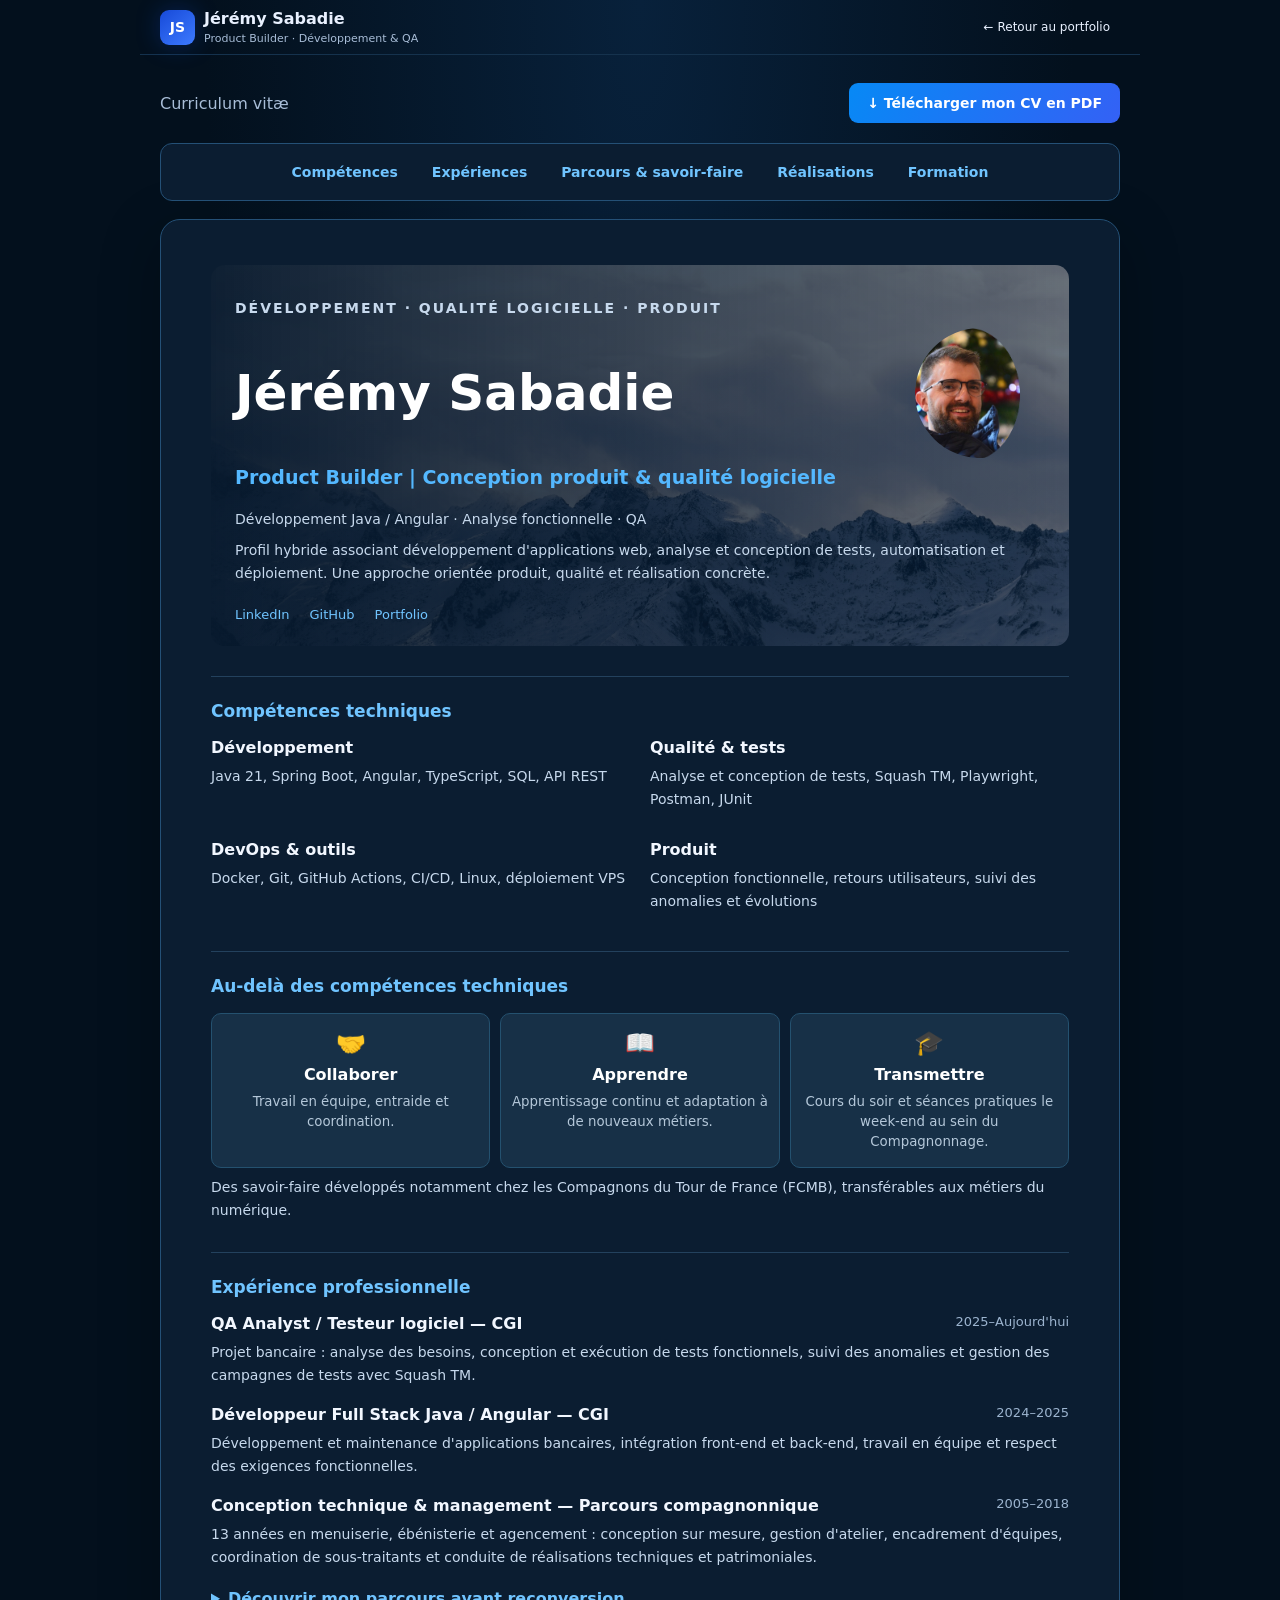
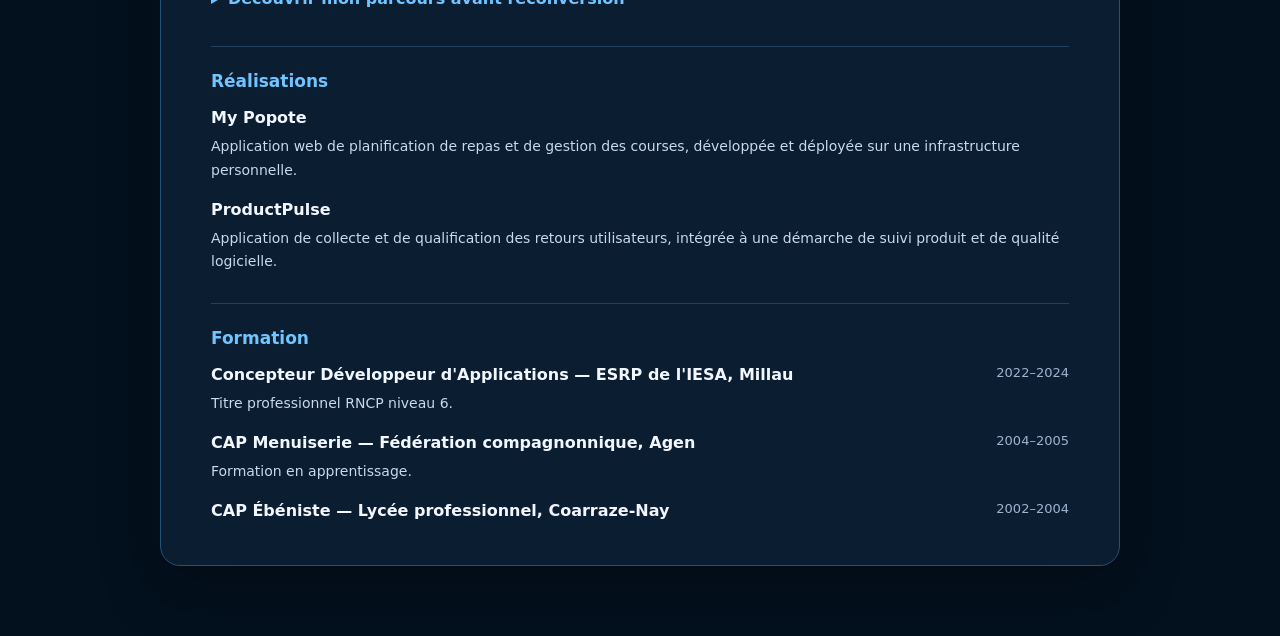
==== cv.html @ 8d1cd277 "feat: highlight teamwork learning and knowledge sharing in portfolio and CV" ====
<!doctype html>
<html lang="fr">
<head>
  <meta charset="utf-8">
  <meta name="viewport" content="width=device-width, initial-scale=1">
  <title>CV — Jérémy Sabadie</title>
  <link rel="stylesheet" href="style.css">
  <link rel="stylesheet" href="cv.css">
</head>
<body>
  <header class="top cv-top">
    <a class="identity" href="index.html">
      <b class="logo">JS</b>
      <span>
        <strong>Jérémy Sabadie</strong>
        <small>Product Builder · Développement & QA</small>
      </span>
    </a>
    <nav><a href="index.html">← Retour au portfolio</a></nav>
  </header>

  <main class="cv-container">
    <div class="cv-toolbar">
      <span>Curriculum vitæ</span>
      <a class="cv-download" href="assets/cv-jeremy-sabadie.pdf" download>
        ↓ Télécharger mon CV en PDF
      </a>
    </div>


      <nav class="cv-sommaire" aria-label="Sommaire du CV">
        <a href="#competences">Compétences</a>
        <a href="#experiences">Expériences</a>
        <a href="#compagnonnage">Parcours & savoir-faire</a>
        <a href="#realisations">Réalisations</a>
        <a href="#formation">Formation</a>
      </nav>

    <article class="cv-sheet">
      <section class="cv-intro">
        <p class="cv-eyebrow">Développement · Qualité logicielle · Produit</p>
        <div class="cv-heading">
          <h1>Jérémy Sabadie</h1>
          <img class="cv-photo" src="assets/photo-cv.png" alt="Portrait de Jérémy Sabadie">
        </div>
        <h2>Product Builder | Conception produit &amp; qualité logicielle</h2>
<p>Développement Java / Angular · Analyse fonctionnelle · QA</p>
        <p>
          Profil hybride associant développement d'applications web,
          analyse et conception de tests, automatisation et déploiement.
          Une approche orientée produit, qualité et réalisation concrète.
        </p>
        <div class="cv-links">
          <a href="https://www.linkedin.com/in/sabadie/">LinkedIn</a>
          <a href="https://github.com/Jeremy-Sabadie">GitHub</a>
          <a href="index.html">Portfolio</a>
        </div>
      </section>

      <section id="competences">
        <h3>Compétences techniques</h3>
        <div class="cv-grid">
          <div><strong>Développement</strong><p>Java 21, Spring Boot, Angular, TypeScript, SQL, API REST</p></div>
          <div><strong>Qualité & tests</strong><p>Analyse et conception de tests, Squash TM, Playwright, Postman, JUnit</p></div>
          <div><strong>DevOps & outils</strong><p>Docker, Git, GitHub Actions, CI/CD, Linux, déploiement VPS</p></div>
          <div><strong>Produit</strong><p>Conception fonctionnelle, retours utilisateurs, suivi des anomalies et évolutions</p></div>
        </div>
      </section>

      <section id="competences-transversales">
  <h3>Au-delà des compétences techniques</h3>
  <div class="cv-human-grid">
    <article class="cv-human-card">
      <span class="cv-human-icon">🤝</span>
      <strong>Collaborer</strong>
      <small>Travail en équipe, entraide et coordination.</small>
    </article>
    <article class="cv-human-card">
      <span class="cv-human-icon">📖</span>
      <strong>Apprendre</strong>
      <small>Apprentissage continu et adaptation à de nouveaux métiers.</small>
    </article>
    <article class="cv-human-card">
      <span class="cv-human-icon">🎓</span>
      <strong>Transmettre</strong>
      <small>Cours du soir et séances pratiques le week-end au sein du Compagnonnage.</small>
    </article>
  </div>
  <p class="cv-human-note">Des savoir-faire développés notamment chez les Compagnons du Tour de France (FCMB), transférables aux métiers du numérique.</p>
</section>

<section id="experiences">
        <h3>Expérience professionnelle</h3>

        <div class="cv-entry">
          <div class="cv-entry-head">
            <strong>QA Analyst / Testeur logiciel — CGI</strong>
            <span>2025–Aujourd'hui</span>
          </div>
          <p>Projet bancaire : analyse des besoins, conception et exécution de tests fonctionnels, suivi des anomalies et gestion des campagnes de tests avec Squash TM.</p>
        </div>

        <div class="cv-entry">
          <div class="cv-entry-head">
            <strong>Développeur Full Stack Java / Angular — CGI</strong>
            <span>2024–2025</span>
          </div>
          <p>Développement et maintenance d'applications bancaires, intégration front-end et back-end, travail en équipe et respect des exigences fonctionnelles.</p>
        </div>

        <div class="cv-entry" id="compagnonnage">
          <div class="cv-entry-head">
            <strong>Conception technique & management — Parcours compagnonnique</strong>
            <span>2005–2018</span>
          </div>
          <p>13 années en menuiserie, ébénisterie et agencement : conception sur mesure, gestion d'atelier, encadrement d'équipes, coordination de sous-traitants et conduite de réalisations techniques et patrimoniales.</p>

          <details class="cv-details">
            <summary>Découvrir mon parcours avant reconversion</summary>

            <p><strong>2014–2018 · Bordeaux — Chef d'équipe, dessinateur, assistant chargé d'affaires</strong></p>
            <p>Agencement et restauration du patrimoine. Conception AutoCAD/SketchUp, faisabilité technique, coordination des intervenants, approvisionnements et encadrement de 3 à 5 collaborateurs. Projets pour Thales et DCNS, ainsi que restauration de boiseries dans un château classé du Libournais.</p>

            <p><strong>2012–2014 · La Réunion — Menuiserie traditionnelle</strong></p>
            <p>Fabrication et pose d'ouvrages sur mesure.</p>

            <p><strong>2005–2012 · Tour de France compagnonnique</strong></p>
            <p>Pau, Grenoble, Avignon, Orléans, Limoges, Nantes et Paris. À Paris : dessinateur et chef d'atelier, projets pour Versailles, le Louvre et Vaux-le-Vicomte. Formation et accompagnement d'apprentis.</p>
          </details>
        </div>
      </section>

      <section id="realisations">
        <h3>Réalisations</h3>
        <div class="cv-entry">
          <strong>My Popote</strong>
          <p>Application web de planification de repas et de gestion des courses, développée et déployée sur une infrastructure personnelle.</p>
        </div>
        <div class="cv-entry">
          <strong>ProductPulse</strong>
          <p>Application de collecte et de qualification des retours utilisateurs, intégrée à une démarche de suivi produit et de qualité logicielle.</p>
        </div>
      </section>

      <section id="formation">
        <h3>Formation</h3>
        <div class="cv-entry">
          <div class="cv-entry-head">
            <strong>Concepteur Développeur d'Applications — ESRP de l'IESA, Millau</strong>
            <span>2022–2024</span>
          </div>
          <p>Titre professionnel RNCP niveau 6.</p>
        </div>
        <div class="cv-entry">
          <div class="cv-entry-head">
            <strong>CAP Menuiserie — Fédération compagnonnique, Agen</strong>
            <span>2004–2005</span>
          </div>
          <p>Formation en apprentissage.</p>
        </div>
        <div class="cv-entry">
          <div class="cv-entry-head">
            <strong>CAP Ébéniste — Lycée professionnel, Coarraze-Nay</strong>
            <span>2002–2004</span>
          </div>
        </div>
      </section>
    </article>
  </main>
</body>
</html>
---- style.css ----
:root {
  font-family: Inter, system-ui, -apple-system, 'Segoe UI', sans-serif;
  color: #e9f1ff;
  background: #03101d;
  scroll-behavior: smooth;
}

* { box-sizing: border-box; }

body {
  margin: 0;
  background: radial-gradient(ellipse at 50% 0, #08213b 0, #03101d 48%);
  min-height: 100vh;
}

a { color: inherit; text-decoration: none; }
button { font: inherit; }

main, .top, footer {
  max-width: 1440px;
  margin: auto;
}

.top {
  display: flex;
  align-items: center;
  justify-content: space-between;
  gap: 22px;
  padding: 20px 28px;
  border-bottom: 1px solid #15324d;
}

.identity { display: flex; gap: 15px; align-items: center; }

.logo {
  display: grid;
  place-items: center;
  background: linear-gradient(140deg, #174ad8, #3d7aff);
  box-shadow: 0 0 24px #1351f144;
  border-radius: 9px;
  width: 48px;
  height: 48px;
  font-size: 19px;
  color: #fff;
}

.identity span { display: grid; gap: 4px; }
.identity small { color: #a8bdd7; font-size: 14px; }
.top nav { display: flex; gap: 10px; }

.top nav a {
  font-size: 14px;
  padding: 12px 17px;
  border-radius: 9px;
}

.top nav a:hover, .top nav .active {
  color: #45bfff;
  background: #08213b;
  border: 1px solid #10486f;
}

.theme {
  background: #09213a;
  border: 1px solid #1a466a;
  color: #d5e7fa;
  border-radius: 50%;
  height: 42px;
  width: 42px;
  cursor: pointer;
}

main { padding: 14px 20px 0; }

.hero {
  position: relative;
  overflow: hidden;
  min-height: 300px;
  border: 1px solid #174a73;
  border-radius: 22px;
  padding: 38px 38px 26px;
  display: flex;
  align-items: center;
  justify-content: space-between;
  gap: 20px;
  background:
    linear-gradient(90deg, #061b30 0%, #08243b 38%, #09253b99 70%),
    radial-gradient(ellipse at 85% 20%, #416b91, #061426 65%);
}

.hero::before {
  content: '';
  position: absolute;
  inset: 0;
  background:
    linear-gradient(0deg, #041324cc, transparent 50%),
    linear-gradient(155deg, transparent 45%, #1d3d5d 46%, #0d263d 52%, transparent 53%),
    linear-gradient(145deg, transparent 55%, #375e7c 56%, #122f47 65%, transparent 66%);
  opacity: .75;
  pointer-events: none;
}

.hero-copy, .hero blockquote { position: relative; z-index: 1; }
.hero-copy { max-width: 650px; }

.hero h1 {
  font-size: clamp(28px, 3vw, 45px);
  line-height: 1.2;
  margin: 0 0 15px;
  letter-spacing: -1px;
}

.hero em { font-style: normal; color: #73baff; }

.hero p {
  font-size: 17px;
  line-height: 1.5;
  color: #bed1e6;
  max-width: 570px;
}

.hero blockquote {
  border: 1px solid #2166a1;
  background: #061b32d9;
  padding: 24px;
  border-radius: 12px;
  max-width: 350px;
  font-size: 16px;
  line-height: 1.6;
  margin: 80px 0 0;
  color: #cce4ff;
}

.chips {
  display: flex;
  flex-wrap: wrap;
  gap: 8px;
  margin-top: 18px;
}

.chips span {
  border: 1px solid #2b5374;
  background: #061a2dc9;
  border-radius: 22px;
  padding: 7px 11px;
  font-size: 12px;
  color: #d9eaff;
}

.panel {
  background: linear-gradient(140deg, #071c2d, #031525);
  border: 1px solid #124366;
  border-radius: 19px;
  padding: 20px;
  margin-top: 18px;
}

.section-head {
  display: flex;
  justify-content: space-between;
  align-items: center;
  gap: 20px;
  margin-bottom: 18px;
}

.section-head h2, .about h2 { margin: 0; font-size: 26px; }
.section-head p { color: #aabed5; margin: 8px 0; }

.symbol {
  display: inline-grid;
  place-items: center;
  width: 45px;
  height: 45px;
  background: #0a3154;
  border-radius: 12px;
  color: #67c6ff;
  margin-right: 10px;
}

.outline {
  border: 1px solid #168ce1;
  border-radius: 24px;
  padding: 12px 18px;
  color: #8fceff;
  font-size: 13px;
  white-space: nowrap;
}

.projects {
  display: grid;
  grid-template-columns: 1fr 1fr;
  gap: 18px;
}

.project {
  min-width: 0;
  background: linear-gradient(150deg, #071e32, #031323);
  border: 1px solid #174363;
  border-radius: 13px;
  padding: 20px;
}

.project-title { display: flex; align-items: center; gap: 17px; }
.project-icon { font-size: 42px; }
.project-title h3 { font-size: 21px; margin: 0 0 6px; }
.project-title p { margin: 0; color: #9fb8d1; }

.status {
  font-size: 11px;
  color: #6bf0a8;
  background: #083e31;
  border: 1px solid #1c7354;
  padding: 6px 10px;
  border-radius: 18px;
  margin-left: 8px;
  vertical-align: middle;
  white-space: nowrap;
}

.project-content {
  display: grid;
  grid-template-columns: 1.2fr .8fr;
  gap: 18px;
  align-items: center;
  margin: 22px 0;
}

.preview {
  border: 5px solid #244767;
  border-radius: 11px;
  height: 178px;
  background: #f0f5fc;
  color: #152943;
  overflow: hidden;
  box-shadow: 0 12px 25px #0007;
}

.fakebar {
  height: 16px;
  background: #e4e9f2;
  padding: 4px;
  display: flex;
  gap: 3px;
}

.fakebar i {
  width: 6px;
  height: 6px;
  border-radius: 50%;
  background: #9aaec8;
}

.fake-title { font-weight: 800; padding: 8px 10px; font-size: 12px; }
.fake-title span { font-size: 8px; float: right; color: #687e96; }

.food-grid {
  display: grid;
  grid-template-columns: repeat(3, 1fr);
  gap: 5px;
  padding: 5px;
}

.food-grid div {
  background: #fff;
  border: 1px solid #e2e7ee;
  border-radius: 5px;
  display: grid;
  text-align: center;
  font-size: 27px;
  padding: 8px 0;
}

.food-grid small { font-size: 8px; color: #586d84; }
.fake-line { background: #d4dce7; height: 7px; margin: 8px 10px; border-radius: 8px; }
.fake-line.short { width: 55%; }

.pulse { display: flex; background: #f5f7fc; }

.pulse aside {
  width: 33%;
  background: #152f65;
  color: white;
  padding: 12px 8px;
  font-size: 8px;
  line-height: 3;
}

.pulse aside hr { border: 0; border-top: 1px solid #456392; }
.pulse-main { flex: 1; padding: 12px 8px; font-size: 10px; }

.pulse-item {
  background: white;
  border: 1px solid #dce4f0;
  border-radius: 5px;
  margin-top: 10px;
  padding: 8px 5px;
  font-size: 8px;
}

.pulse-item span { float: right; color: #3980ad; }

.project-content ul {
  padding-left: 17px;
  margin: 0;
  color: #c7d9ed;
  line-height: 2.15;
  font-size: 13px;
}

.project .chips { margin: 14px 0; }
.actions { display: flex; flex-wrap: wrap; gap: 8px; }

.actions a, .disabled {
  padding: 12px 13px;
  border: 1px solid #456483;
  border-radius: 9px;
  font-size: 12px;
  white-space: nowrap;
}

.actions a.primary {
  background: linear-gradient(120deg, #0789f5, #3461f5);
  border-color: #1685f5;
  color: white;
  box-shadow: 0 0 16px #1375f477;
}

.disabled { opacity: .5; }

.services {
  display: grid;
  grid-template-columns: repeat(7, 1fr);
  gap: 12px;
}

.services > div {
  min-width: 0;
  border: 1px solid #1d5273;
  border-radius: 12px;
  background: #061b2e;
  min-height: 135px;
  display: flex;
  flex-direction: column;
  align-items: center;
  justify-content: center;
  gap: 7px;
  position: relative;
  text-align: center;
  padding: 8px;
}

.services > div::after {
  content: '';
  width: 8px;
  height: 8px;
  background: #35eaa2;
  border-radius: 50%;
  position: absolute;
  right: 11px;
  top: 11px;
  box-shadow: 0 0 8px #35eaa2;
}

.services b { font-size: 32px; color: #6aabff; }
.services strong { font-size: 13px; }
.services small { color: #9db6d0; }

.system-grid {
  display: grid;
  grid-template-columns: 1.2fr .8fr;
  gap: 18px;
}

.system-grid .panel { margin-top: 18px; }
.system-grid h3 { margin: 0 0 14px; }
.note { color: #90a9c2; font-size: 12px; }

.metrics, .availability {
  display: grid;
  grid-template-columns: repeat(3, 1fr);
  gap: 10px;
}

.metrics > div, .availability > div {
  background: #071d30;
  border: 1px solid #174466;
  border-radius: 10px;
  padding: 18px 12px;
  display: flex;
  flex-direction: column;
  gap: 9px;
}

.metrics strong { font-size: 12px; color: #9bb8d2; }
.metrics span { font-size: 20px; font-weight: 700; }
.metrics i { height: 6px; border-radius: 6px; background: #183e59; }
.availability > div { text-align: center; align-items: center; }
.availability b { color: #55e5b4; font-size: 25px; }
.availability small { font-size: 11px; color: #b4c7d9; }

.about {
  display: grid;
  grid-template-columns: 1.1fr 1fr;
  gap: 30px;
  padding: 30px;
}

.about > div:first-child {
  padding-right: 30px;
  border-right: 1px solid #20506d;
}

.about h3 { font-size: 19px; }
.about p { line-height: 1.6; color: #b8cbe0; }
.method { display: grid; gap: 15px; }
.method > div { display: flex; gap: 15px; align-items: center; }

.method b {
  background: #0d3452;
  color: #5cbcff;
  display: grid;
  place-items: center;
  min-width: 46px;
  height: 46px;
  border-radius: 50%;
  font-size: 23px;
}

.method p { display: grid; gap: 5px; margin: 0; }
.method strong { color: #f2f7ff; }
.method small { color: #9fb5cd; line-height: 1.5; }

footer {
  padding: 22px 28px;
  display: flex;
  align-items: center;
  gap: 16px;
  color: #dbeafa;
  border-top: 1px solid #1b405d;
  margin-top: 18px;
  font-size: 12px;
}

footer .logo { width: 40px; height: 40px; }
footer span { color: #8da7c1; }
footer a:first-of-type { margin-left: auto; }
body.light { filter: invert(.88) hue-rotate(170deg); }

/* Tablette */
@media (max-width: 1100px) {
  .projects { grid-template-columns: 1fr; }
  .services { grid-template-columns: repeat(4, 1fr); }
}

/* Mobile */
@media (max-width: 720px) {
  .top { padding: 14px; flex-wrap: wrap; }
  .top nav { order: 3; width: 100%; overflow: auto; }
  .top nav a { padding: 9px; }
  .hero { padding: 26px 20px; display: block; }
  .hero blockquote { margin: 24px 0 0; }
  .hero p { font-size: 15px; }
  .section-head { align-items: flex-start; flex-direction: column; }
  .projects, .system-grid, .about { grid-template-columns: 1fr; }
  .project-content { grid-template-columns: 1fr; }
  .preview { height: 210px; }
  .services { grid-template-columns: repeat(2, 1fr); }
  .about > div:first-child {
    border-right: 0;
    border-bottom: 1px solid #20506d;
    padding: 0 0 22px;
  }
  footer { flex-wrap: wrap; }
  .section-head h2 { font-size: 23px; }
}

/* =====================================================
   DASHBOARD COMPACT — ÉCRANS PC
   Seuil corrigé pour les écrans dès 1101px
   ===================================================== */

@media (min-width: 1101px) {
  .top {
    max-width: 1600px;
    padding: 9px 20px;
    gap: 12px;
  }

  .top .logo {
    width: 35px;
    height: 35px;
    font-size: 14px;
  }

  .identity { gap: 9px; }
  .identity small { font-size: 11px; }
  .top nav a { padding: 7px 10px; font-size: 12px; }
  .theme { width: 32px; height: 32px; }

  main {
    max-width: 1600px;
    padding: 9px 15px 0;
    display: grid;
    grid-template-columns: minmax(0, 1fr) minmax(0, .95fr);
    gap: 9px;
    align-items: stretch;
  }

  main > * { min-width: 0; }

  .hero {
    grid-column: 1 / -1;
    min-height: 0;
    padding: 12px 20px;
    border-radius: 13px;
    gap: 12px;
  }

  .hero-copy { max-width: 1100px; }

  .hero h1 {
    font-size: clamp(19px, 1.7vw, 28px);
    line-height: 1.14;
    margin: 0 0 4px;
    letter-spacing: -.3px;
  }

  .hero p {
    font-size: 11px;
    line-height: 1.35;
    margin: 4px 0;
    max-width: none;
  }

  .hero blockquote {
    margin: 0;
    padding: 9px 12px;
    max-width: 285px;
    font-size: 11px;
    line-height: 1.4;
  }

  .chips { gap: 5px; margin-top: 7px; }
  .chips span { padding: 4px 8px; font-size: 10px; }

  .panel {
    margin: 0;
    padding: 10px 13px;
    border-radius: 13px;
  }

  .section-head { gap: 9px; margin-bottom: 8px; }
  .section-head h2, .about h2 { font-size: 17px; }
  .section-head p { font-size: 10px; margin: 3px 0; }

  .symbol {
    width: 27px;
    height: 27px;
    border-radius: 7px;
    margin-right: 5px;
  }

  .outline { padding: 6px 10px; font-size: 10px; }

  /* Projets côte à côte */
  #projets { grid-column: 1 / -1; }

  .projects {
    grid-template-columns: repeat(2, minmax(0, 1fr));
    gap: 9px;
  }

  .project { padding: 10px; border-radius: 10px; }
  .project-title { gap: 8px; }
  .project-icon { font-size: 23px; }
  .project-title h3 { font-size: 15px; margin-bottom: 2px; }
  .project-title p { font-size: 10px; }

  .status {
    font-size: 9px;
    padding: 3px 6px;
    margin-left: 3px;
  }

  .project-content {
    gap: 10px;
    margin: 9px 0;
    grid-template-columns: 1.1fr .9fr;
  }

  .preview { height: 112px; border-width: 3px; }

  .project-content ul {
    font-size: 10px;
    line-height: 1.7;
    padding-left: 15px;
  }

  .project .chips { margin: 7px 0; }
  .actions { gap: 5px; }

  .actions a, .disabled {
    padding: 6px 8px;
    font-size: 10px;
    border-radius: 7px;
  }

  /* Infrastructure */
  #infra { grid-column: 1 / -1; }

  .services {
    grid-template-columns: repeat(4, minmax(0, 1fr));
    gap: 5px;
  }

  .services > div {
    min-height: 61px;
    gap: 2px;
    padding: 4px;
    border-radius: 8px;
  }

  .services > div::after {
    width: 5px;
    height: 5px;
    top: 5px;
    right: 5px;
  }

  .services b { font-size: 17px; }
  .services strong { font-size: 10px; }
  .services small { font-size: 9px; }

  /* Supervision */
  .system-grid {
    grid-template-columns: repeat(2, minmax(0, 1fr));
    gap: 8px;
  }

  .system-grid .panel { margin: 0; padding: 10px; }
  .system-grid h3 { font-size: 12px; margin: 0 0 6px; }
  .note { font-size: 9px; margin: 4px 0; }

  .metrics, .availability {
    grid-template-columns: 1fr;
    gap: 4px;
  }

  .metrics > div, .availability > div {
    padding: 5px 8px;
    gap: 2px;
    border-radius: 7px;
  }

  .metrics strong, .availability small { font-size: 9px; }
  .metrics span, .availability b { font-size: 14px; }
  .metrics i { height: 3px; }

  /* Expérience et démarche */
  #apropos {
    grid-column: 1 / -1;
    padding: 10px 14px;
    gap: 14px;
    grid-template-columns: 1fr 1fr;
  }

  .about > div:first-child { padding-right: 12px; }
  .about h3 { font-size: 13px; margin: 5px 0; }

  .about p {
    font-size: 10px;
    line-height: 1.35;
    margin: 4px 0;
  }

  .method {
    grid-template-columns: repeat(2, minmax(0, 1fr));
    gap: 6px;
  }

  .method > div { gap: 6px; }

  .method b {
    min-width: 25px;
    height: 25px;
    font-size: 13px;
  }

  .method strong { font-size: 10px; }
  .method small { font-size: 9px; line-height: 1.2; }

  footer {
    max-width: 1600px;
    margin-top: 7px;
    padding: 7px 15px;
  }

  footer .logo { width: 26px; height: 26px; }
}

/* =====================================================
   INFRASTRUCTURE PERSONNELLE REPLIABLE
   ===================================================== */

.infra-details {
  min-width: 0;
  margin-top: 18px;
}

.infra-toggle {
  display: flex;
  align-items: center;
  gap: 14px;
  width: 100%;
  padding: 17px 22px;
  border: 1px solid #21445f;
  border-radius: 16px;
  background: linear-gradient(140deg, #0c2234, #061b2d);
  color: #f2f7fc;
  cursor: pointer;
  list-style: none;
  transition: border-color .2s, background .2s;
}

.infra-toggle::-webkit-details-marker {
  display: none;
}

.infra-toggle::marker {
  content: "";
}

.infra-toggle:hover,
.infra-toggle:focus-visible {
  border-color: #3699df;
  background: #102b42;
}

.infra-toggle:focus-visible {
  outline: 2px solid #3699df;
  outline-offset: 3px;
}

.infra-toggle-label {
  font-weight: 700;
  font-size: 1rem;
}

.infra-toggle-hint {
  margin-left: auto;
  color: #94b5cf;
  font-size: .86rem;
}

.infra-toggle-chevron {
  font-size: 1.5rem;
  line-height: 1;
  transition: transform .2s;
}

.infra-details[open] .infra-toggle-chevron {
  transform: rotate(180deg);
}

.infra-details[open] > .panel {
  margin-top: 14px;
}

.infra-details[open] > .system-grid {
  margin-top: 14px;
}

/* Version compacte sur PC */
@media (min-width: 1101px) {
  .infra-details {
    grid-column: 1 / -1;
    margin-top: 0;
  }

  .infra-toggle {
    padding: 9px 14px;
    border-radius: 12px;
    gap: 10px;
  }

  .infra-toggle-label {
    font-size: 12px;
  }

  .infra-toggle-hint {
    font-size: 10px;
  }

  .infra-toggle-chevron {
    font-size: 18px;
  }

  .infra-details[open] > .panel {
    margin-top: 9px;
  }

  .infra-details[open] > .system-grid {
    margin-top: 9px;
  }
}

/* Adaptation mobile */
@media (max-width: 720px) {
  .infra-toggle {
    padding: 14px 16px;
    flex-wrap: wrap;
    gap: 6px 12px;
  }

  .infra-toggle-hint {
    order: 3;
    width: 100%;
    margin-left: 0;
  }

  .infra-toggle-chevron {
    margin-left: auto;
  }
}

/* ============================================
   CORRECTIF LISIBILITÉ — PORTFOLIO PC
   ============================================ */

@media (min-width: 1101px) {

  /* Titres des sections */
  .section-head h2,
  .about h2 {
    font-size: 21px;
  }

  /* Présentation principale */
  .hero h1 {
    font-size: clamp(25px, 2.2vw, 34px);
    line-height: 1.2;
  }

  .hero p {
    font-size: 14px;
    line-height: 1.5;
  }

  .hero blockquote {
    font-size: 13px;
    line-height: 1.5;
  }

  /* Cartes My Popote et ProductPulse */
  .project-title h3 {
    font-size: 18px;
  }

  .project-title p {
    font-size: 13px;
  }

  .project-content ul {
    font-size: 13px;
    line-height: 1.8;
  }

  .project .chips span {
    font-size: 12px;
    padding: 5px 9px;
  }

  .actions a,
  .disabled {
    font-size: 12px;
    padding: 9px 12px;
  }

  /* Section À propos */
  .about h3 {
    font-size: 17px;
  }

  .about p {
    font-size: 13px;
    line-height: 1.55;
    margin: 8px 0;
  }

  /* Compétences et politique IA */
  .method {
    gap: 14px;
  }

  .method strong {
    font-size: 14px;
  }

  .method small {
    font-size: 12px;
    line-height: 1.5;
  }

  .method b {
    min-width: 34px;
    height: 34px;
    font-size: 17px;
  }

  /* Infrastructure repliable */
  .infra-toggle-label {
    font-size: 14px;
  }

  .infra-toggle-hint {
    font-size: 12px;
  }

  /* Espacement général */
  main {
    gap: 14px;
  }

  .panel {
    padding: 16px 18px;
  }

  .project {
    padding: 14px;
  }

  #apropos {
    padding: 18px 20px;
    gap: 22px;
  }

}


/* =====================================
   BOUTON ET POPUP — POLITIQUE IA
   ===================================== */

.ai-policy-link {
    display: inline-flex;
    align-items: center;
    margin: 12px 0;
    padding: 10px 16px;
    border: 1px solid #3289ce;
    border-radius: 10px;
    background: rgba(20, 94, 160, 0.18);
    color: #8fd0ff;
    font: inherit;
    font-size: 14px;
    font-weight: 600;
    cursor: pointer;
    transition: background .2s, border-color .2s;
}

.ai-policy-link:hover {
    background: rgba(30, 118, 195, 0.3);
    border-color: #80ceff;
}

.ai-policy-link:focus-visible {
    outline: 2px solid #8fd0ff;
    outline-offset: 3px;
}

/* Fenêtre modale */

.ai-modal {
    width: min(620px, calc(100% - 32px));
    max-height: 85vh;
    margin: auto;
    padding: 28px;
    border: 1px solid #4a9ce8;
    border-radius: 18px;
    background: #102338;
    color: #d7e8f7;
    box-shadow: 0 24px 80px rgba(0, 0, 0, .55);
    overflow-y: auto;
}

.ai-modal::backdrop {
    background: rgba(2, 10, 22, .82);
    backdrop-filter: blur(5px);
}

.ai-modal-header {
    display: flex;
    justify-content: space-between;
    align-items: flex-start;
    gap: 16px;
}

.ai-modal-header h2 {
    margin: 0;
    font-size: 22px;
    line-height: 1.3;
    color: #fff;
}

.ai-modal-close {
    flex-shrink: 0;
    padding: 7px 11px;
    border: 1px solid #345b7a;
    border-radius: 9px;
    background: #172f49;
    color: #fff;
    cursor: pointer;
}

.ai-modal-subtitle {
    margin: 12px 0 20px;
    color: #7fc8ff;
    font-size: 13px;
}

.ai-modal-text {
    margin: 0;
    font-size: 15px;
    line-height: 1.8;
}

.ai-modal-footer {
    display: flex;
    justify-content: flex-end;
    margin-top: 26px;
}

.ai-modal-dismiss {
    padding: 10px 22px;
    border: 0;
    border-radius: 9px;
    background: #2879ed;
    color: white;
    font: inherit;
    cursor: pointer;
}

.ai-modal-close:hover,
.ai-modal-dismiss:hover {
    filter: brightness(1.2);
}

@media (max-width: 600px) {
    .ai-modal {
        padding: 20px;
    }

    .ai-modal-header h2 {
        font-size: 19px;
    }

    .ai-modal-text {
        font-size: 14px;
    }
}

/* Pyrénées — bandeau supérieur du portfolio */
body:not(:has(.cv-container)) > .top {
  background:
    linear-gradient(90deg, rgba(5, 20, 38, .95), rgba(5, 20, 38, .65)),
    url("assets/pyrenees.jpg") center 45% / cover no-repeat;
}

/* Pyrénées — photographie dans l'accueil du portfolio */
/* Le bandeau conserve sa photographie définie plus haut. */

.hero {
  background:
    linear-gradient(
      90deg,
      rgba(5, 20, 38, .96) 0%,
      rgba(5, 20, 38, .85) 40%,
      rgba(5, 20, 38, .35) 100%
    ),
    url("assets/pyrenees.jpg") center 48% / cover no-repeat;
}

/* Supprime les anciens effets graphiques qui masquent la photo */
.hero::before {
  display: none;
}

/* Capture réelle MyDaily */
.mydaily-preview {
    overflow: hidden;
    padding: 0;
    aspect-ratio: 16 / 9;
}

.mydaily-preview img {
    display: block;
    width: 100%;
    height: 100%;
    object-fit: contain;
}

/* Technologies organisées par domaine */
.skills-groups {
    display: flex;
    flex-direction: column;
    gap: 10px;
    margin-top: 16px;
}

.skills-row {
    display: flex;
    align-items: center;
    gap: 12px;
}

.skills-row > strong {
    flex: 0 0 76px;
    color: #91bfe5;
    font-size: 12px;
    letter-spacing: .5px;
}

.skills-row .chips {
    display: flex;
    flex-wrap: wrap;
    gap: 8px;
    min-width: 0;
}

@media (max-width: 600px) {
    .skills-row {
        align-items: flex-start;
        flex-direction: column;
        gap: 6px;
    }

    .skills-row > strong {
        flex: none;
    }
}


/* Présentation compacte des compétences */
.hero .skills-groups {
    gap: 6px;
    margin-top: 10px;
}

.hero .skills-row {
    gap: 8px;
}

.hero .skills-row .chips {
    margin: 0;
    gap: 6px;
}

@media (max-width: 600px) {
    .hero .skills-row {
        gap: 3px;
    }

    .hero .skills-row > strong {
        margin: 0;
        line-height: 1.2;
    }

    .hero .skills-row .chips {
        gap: 5px;
    }
}

/* Responsive téléphone — mise en page sans débordement */
@media (max-width: 600px) {
    *, *::before, *::after {
        box-sizing: border-box;
    }

    html, body {
        width: 100%;
        margin: 0;
    }

    .top, main, footer {
        width: 100%;
        max-width: 100%;
        min-width: 0;
    }

    .top {
        display: flex;
        flex-wrap: wrap;
        gap: 12px;
        padding: 14px;
    }

    .top nav {
        order: 3;
        width: 100%;
        min-width: 0;
        display: flex;
        overflow-x: auto;
        gap: 8px;
    }

    .top nav a {
        flex-shrink: 0;
    }

    main > *, .panel, .hero, .hero-copy {
        min-width: 0;
        max-width: 100%;
    }

    .hero {
        display: flex;
        flex-direction: column;
        padding: 20px 16px;
        gap: 18px;
    }

    .hero h1 {
        font-size: clamp(24px, 7vw, 32px);
        line-height: 1.2;
        overflow-wrap: anywhere;
    }

    .hero-copy, .hero .skills-groups,
    .hero .skills-row .chips, .hero blockquote {
        width: 100%;
        min-width: 0;
        max-width: 100%;
    }

    .hero blockquote {
        margin: 0;
    }
}


/* FIX FINAL — affichage téléphone uniquement */
@media screen and (max-width: 720px) {
  html, body {
    width: 100%;
    max-width: 100%;
    margin: 0;
    overflow-x: clip;
  }

  *, *::before, *::after {
    box-sizing: border-box;
  }

  .top, main, footer {
    width: 100%;
    max-width: 100%;
    min-width: 0;
    margin-left: auto;
    margin-right: auto;
  }

  .top {
    display: flex;
    flex-wrap: wrap;
    padding: 12px;
  }

  .top nav {
    order: 3;
    width: 100%;
    max-width: 100%;
    overflow-x: auto;
  }

  .hero, .panel, #apropos {
    width: 100%;
    min-width: 0;
    max-width: 100%;
  }

  .hero {
    display: flex;
    flex-direction: column;
    padding: 18px 14px;
  }

  .hero-copy, .hero blockquote,
  .hero .skills-groups, .skills-row,
  .skills-row .chips {
    width: 100%;
    min-width: 0;
    max-width: 100%;
  }

  .hero h1 {
    font-size: clamp(23px, 6.5vw, 30px);
    overflow-wrap: anywhere;
  }

  .projects, .project, .project-content {
    min-width: 0;
    max-width: 100%;
  }

  .project-content {
    grid-template-columns: minmax(0, 1fr);
  }

  img {
    max-width: 100%;
  }
}

/* Compacter les badges DEV sur ordinateur */
@media (min-width: 1101px) {
    .hero .skills-row:first-child .chips {
        gap: 5px;
        flex-wrap: nowrap;
    }

    .hero .skills-row:first-child .chip {
        padding: 5px 8px;
        font-size: 12px;
        white-space: nowrap;
    }
}

/* Badges DEV : une ligne si l'espace est suffisant */
@media (min-width: 721px) {
    .hero .skills-row:first-child .chips {
        display: flex;
        flex-wrap: nowrap;
        gap: 5px;
        width: auto;
    }

    .hero .skills-row:first-child .chip {
        padding: 4px 7px;
        font-size: 12px;
        white-space: nowrap;
    }
}

/* Infrastructure & supervision : panneau unique */
.system-grid {
  grid-template-columns: minmax(0, 1fr);
}

.system-grid > .panel {
  min-width: 0;
}

.system-grid .availability {
  grid-template-columns: repeat(3, minmax(0, 1fr));
}

.system-grid .availability > div {
  min-width: 0;
  justify-content: center;
}

.system-grid .availability strong {
  font-size: 14px;
}

.system-grid .availability small {
  line-height: 1.5;
}

/* Adaptation mobile */
@media (max-width: 720px) {
  .system-grid .availability {
    grid-template-columns: 1fr;
  }
}


/* Compétences humaines — portfolio */
.human-skills {
  grid-column: 1 / -1;
  padding: 20px;
  background: #0b1c2b;
  border: 1px solid #24516f;
  border-radius: 14px;
}
.human-skills h3 {
  margin: 0 0 15px;
  color: #f0f7ff;
}
.human-skills-grid {
  display: grid;
  grid-template-columns: repeat(3, minmax(0, 1fr));
  gap: 12px;
}
.human-skills-grid article {
  display: flex;
  flex-direction: column;
  align-items: center;
  text-align: center;
  gap: 9px;
  padding: 18px 12px;
  background: #102a40;
  border: 1px solid #24516f;
  border-radius: 10px;
  min-width: 0;
}
.human-skills-grid .human-icon { font-size: 25px; }
.human-skills-grid strong { color: #fff; }
.human-skills-grid small {
  color: #b4c7d9;
  line-height: 1.5;
}
.human-skills > p {
  margin-bottom: 0;
  color: #b4c7d9;
  font-size: 12px;
}
@media (max-width: 720px) {
  .human-skills-grid { grid-template-columns: 1fr; }
  .human-skills { padding: 15px; }
}
---- cv.css ----
.cv-container { max-width: 1000px; padding: 28px 20px 70px; }
.cv-top { max-width: 1000px; }
.cv-toolbar { display: flex; justify-content: space-between; align-items: center; flex-wrap: wrap; gap: 15px; margin-bottom: 20px; color: #a8bdd7; }
.cv-download { background: linear-gradient(120deg,#0789f5,#3461f5); color: white; padding: 12px 18px; border-radius: 9px; font-size: 14px; font-weight: 600; }
.cv-sheet { background: #0b1d31; border: 1px solid #245076; border-radius: 20px; padding: 45px 50px; box-shadow: 0 18px 60px #0004; }
.cv-sheet section + section { margin-top: 30px; padding-top: 24px; border-top: 1px solid #23415d; }
.cv-intro h1 { font-size: clamp(34px,5vw,50px); margin: 5px 0; color: #fff; }
.cv-intro h2 { font-size: 19px; color: #54b8ff; margin: 8px 0 20px; }
.cv-eyebrow { color: #7cbfff; text-transform: uppercase; font-size: 11px; letter-spacing: 2px; font-weight: 700; }
.cv-sheet h3 { color: #70c4ff; font-size: 17px; margin: 0 0 17px; }
.cv-sheet p { color: #c7d9ed; line-height: 1.65; font-size: 14px; margin: 8px 0; }
.cv-links { display: flex; gap: 20px; flex-wrap: wrap; margin-top: 22px; }
.cv-links a { color: #70c4ff; font-size: 13px; }
.cv-grid { display: grid; grid-template-columns: repeat(2,minmax(0,1fr)); gap: 20px; }
.cv-grid strong, .cv-entry strong { color: #f2f7ff; }
.cv-entry + .cv-entry { margin-top: 18px; }
.cv-entry-head { display: flex; justify-content: space-between; gap: 15px; }
.cv-entry-head span { color: #9cb4cf; font-size: 13px; white-space: nowrap; }
@media(max-width:600px) {
  .cv-sheet { padding: 25px 20px; }
  .cv-grid { grid-template-columns: 1fr; }
  .cv-entry-head { flex-direction: column; gap: 4px; }
}
@media print {
  @page { size: A4; margin: 12mm; }
  :root { color: #182b40; background: white; }
  body { background: white; }
  .cv-top, .cv-toolbar { display: none; }
  .cv-container { max-width: none; padding: 0; }
  .cv-sheet { border: 0; border-radius: 0; box-shadow: none; padding: 0; background: white; }
  .cv-sheet h1, .cv-grid strong, .cv-entry strong { color: #182b40; }
  .cv-sheet h2, .cv-sheet h3, .cv-eyebrow, .cv-links a { color: #175c9a; }
  .cv-sheet p, .cv-entry-head span { color: #33465a; }
  .cv-sheet section + section { margin-top: 16px; padding-top: 12px; border-color: #dce5ed; }
  .cv-sheet section { break-inside: avoid; }
}

/* Photo du CV */
.cv-heading {
  display: flex;
  align-items: center;
  justify-content: space-between;
  gap: 24px;
}

.cv-photo {
  width: 130px;
  height: 130px;
  flex-shrink: 0;
  object-fit: cover;
  border-radius: 50%;
  border: 3px solid #348cff;
}

@media (max-width: 600px) {
  .cv-heading { gap: 12px; }
  .cv-photo { width: 85px; height: 85px; }
  .cv-heading h1 { font-size: 27px; }
}

/* Centrage du CV sur ordinateur */
.cv-container {
  width: 100%;
  margin-left: auto;
  margin-right: auto;
}

.cv-photo {
  border: none;
}

/* Corriger le décalage hérité du portfolio */
body > main.cv-container {
  display: block;
  width: 100%;
  max-width: 1000px;
  margin: 0 auto;
  padding: 28px 20px 70px;
}

@media print {
  @page { size: A4; margin: 8mm; }

  .cv-sheet {
    zoom: 0.82;
  }
}

/* Optimisation du CV PDF A4 */
@media print {
  @page { size: A4; margin: 6mm; }

  .cv-sheet { zoom: 0.72; }

  .cv-sheet section + section {
    margin-top: 9px;
    padding-top: 7px;
  }

  .cv-entry + .cv-entry { margin-top: 8px; }
  .cv-grid { gap: 8px 16px; }
  .cv-sheet p { line-height: 1.35; margin: 4px 0; }
  .cv-intro h2 { margin: 5px 0 8px; }
  .cv-links { margin-top: 8px; }
}

/* Parcours détaillé repliable */
.cv-details { margin-top: 12px; }
.cv-details summary {
  color: #70c4ff;
  font-weight: 600;
  cursor: pointer;
  padding: 8px 0;
}
.cv-details[open] { padding-bottom: 8px; }
.cv-details p { margin: 10px 0; }

@media print {
  .cv-details { display: none; }
}

/* Sommaire CV */
html { scroll-behavior: smooth; }

.cv-sommaire {
  position: sticky;
  top: 0;
  z-index: 20;
  display: flex;
  justify-content: center;
  flex-wrap: wrap;
  gap: 10px;
  padding: 12px;
  margin-bottom: 18px;
  background: #0b1d31;
  border: 1px solid #245076;
  border-radius: 12px;
}

.cv-sommaire a {
  color: #70c4ff;
  text-decoration: none;
  font-size: 14px;
  font-weight: 600;
  padding: 8px 12px;
  border-radius: 8px;
}

.cv-sommaire a:hover,
.cv-sommaire a:focus-visible {
  background: #183c61;
  color: white;
}

.cv-sheet section[id] {
  scroll-margin-top: 85px;
}

@media print {
  .cv-sommaire { display: none; }
}

/* Pyrénées — en-tête du CV web */
@media screen {
  .cv-intro {
    background:
      linear-gradient(90deg, rgba(7, 25, 45, .96), rgba(7, 25, 45, .60)),
      url("assets/pyrenees.jpg") center 45% / cover no-repeat;
    border-radius: 14px;
    padding: 24px;
  }
}


/* Compétences humaines — cartes du CV */
.cv-human-grid {
  display: grid;
  grid-template-columns: repeat(3, minmax(0, 1fr));
  gap: 10px;
  margin-top: 14px;
}

.cv-human-card {
  display: flex;
  flex-direction: column;
  align-items: center;
  text-align: center;
  gap: 8px;
  padding: 15px 10px;
  background: #173047;
  border: 1px solid #24516f;
  border-radius: 10px;
  min-width: 0;
}

.cv-human-icon { font-size: 24px; }
.cv-human-card strong { color: #fff; }
.cv-human-card small {
  color: #b4c7d9;
  line-height: 1.5;
}
.cv-human-note {
  font-size: 12px;
  margin-top: 12px;
}

@media (max-width: 600px) {
  .cv-human-grid { grid-template-columns: 1fr; }
}

@media print {
  .cv-human-card {
    background: #edf3f8;
    border-color: #b8c9d8;
    break-inside: avoid;
  }
  .cv-human-card strong { color: #182b40; }
  .cv-human-card small { color: #33465a; }
}
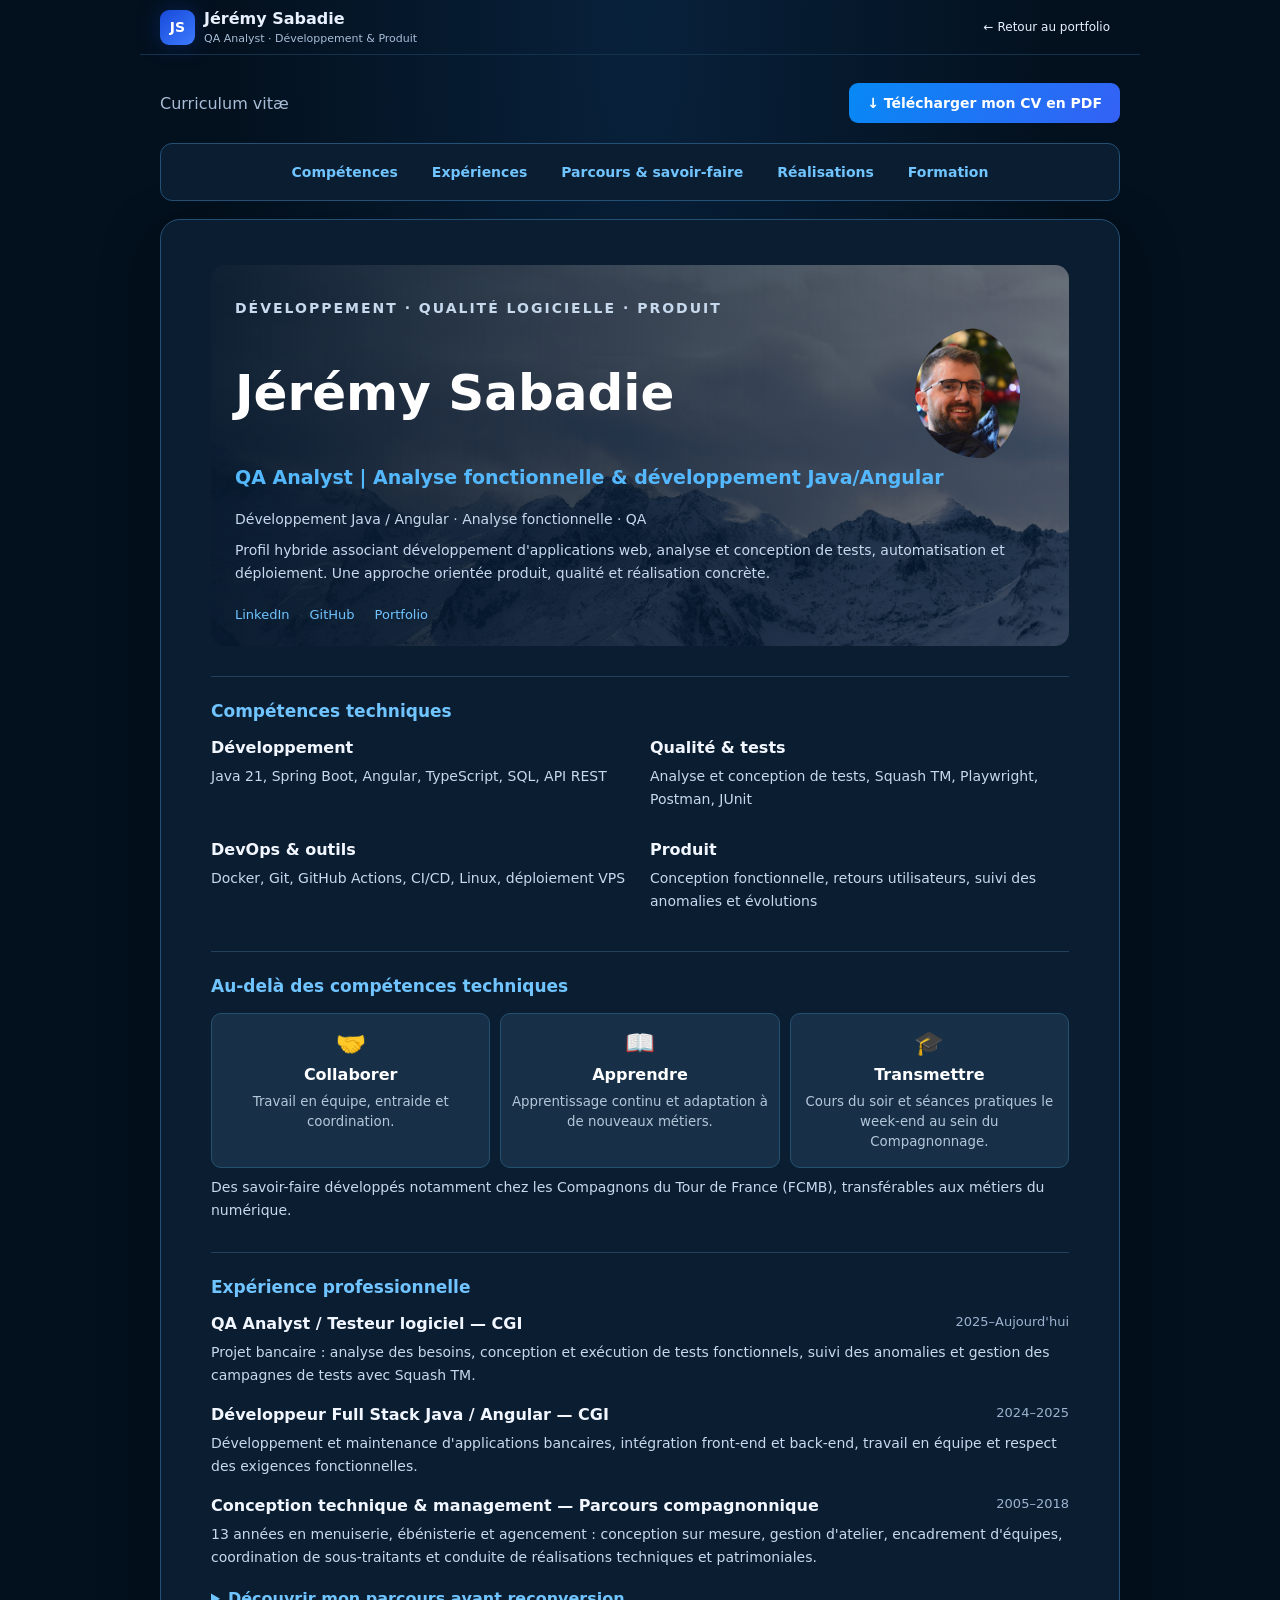
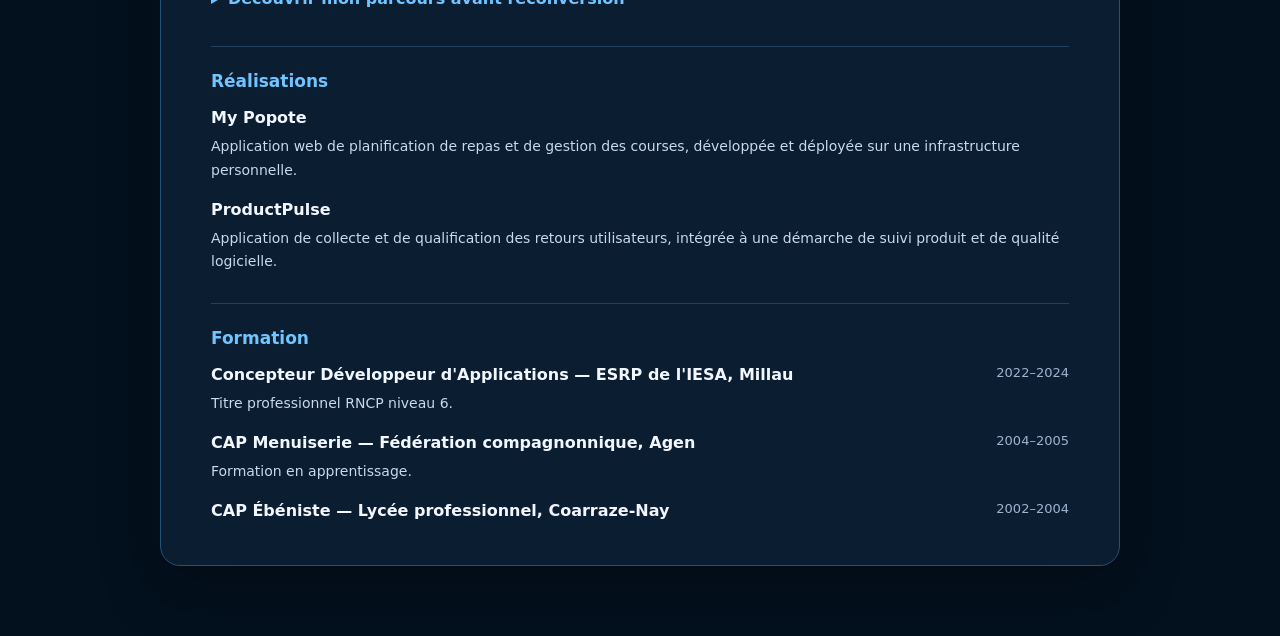
==== commit 82c931bb: "fix: harmonize QA positioning across portfolio and CV" ====
--- a/cv.html
+++ b/cv.html
@@ -5,7 +5,7 @@
   <meta name="viewport" content="width=device-width, initial-scale=1">
   <title>CV — Jérémy Sabadie</title>
   <link rel="stylesheet" href="style.css">
-  <link rel="stylesheet" href="cv.css">
+  <link rel="stylesheet" href="cv.css?v=8d1cd27">
 </head>
 <body>
   <header class="top cv-top">
@@ -13,7 +13,7 @@
       <b class="logo">JS</b>
       <span>
         <strong>Jérémy Sabadie</strong>
-        <small>Product Builder · Développement & QA</small>
+        <small>QA Analyst · Développement &amp; Produit</small>
       </span>
     </a>
     <nav><a href="index.html">← Retour au portfolio</a></nav>
@@ -43,7 +43,7 @@
           <h1>Jérémy Sabadie</h1>
           <img class="cv-photo" src="assets/photo-cv.png" alt="Portrait de Jérémy Sabadie">
         </div>
-        <h2>Product Builder | Conception produit &amp; qualité logicielle</h2>
+        <h2>QA Analyst | Analyse fonctionnelle &amp; développement Java/Angular</h2>
 <p>Développement Java / Angular · Analyse fonctionnelle · QA</p>
         <p>
           Profil hybride associant développement d'applications web,
--- a/style.css
+++ b/style.css
@@ -1419,3 +1419,14 @@
   .human-skills-grid { grid-template-columns: 1fr; }
   .human-skills { padding: 15px; }
 }
+
+/* AUDIT RH : responsive À propos */
+@media (max-width: 720px) {
+  #apropos {
+    grid-template-columns: minmax(0, 1fr);
+  }
+  #apropos > * {
+    min-width: 0;
+    max-width: 100%;
+  }
+}
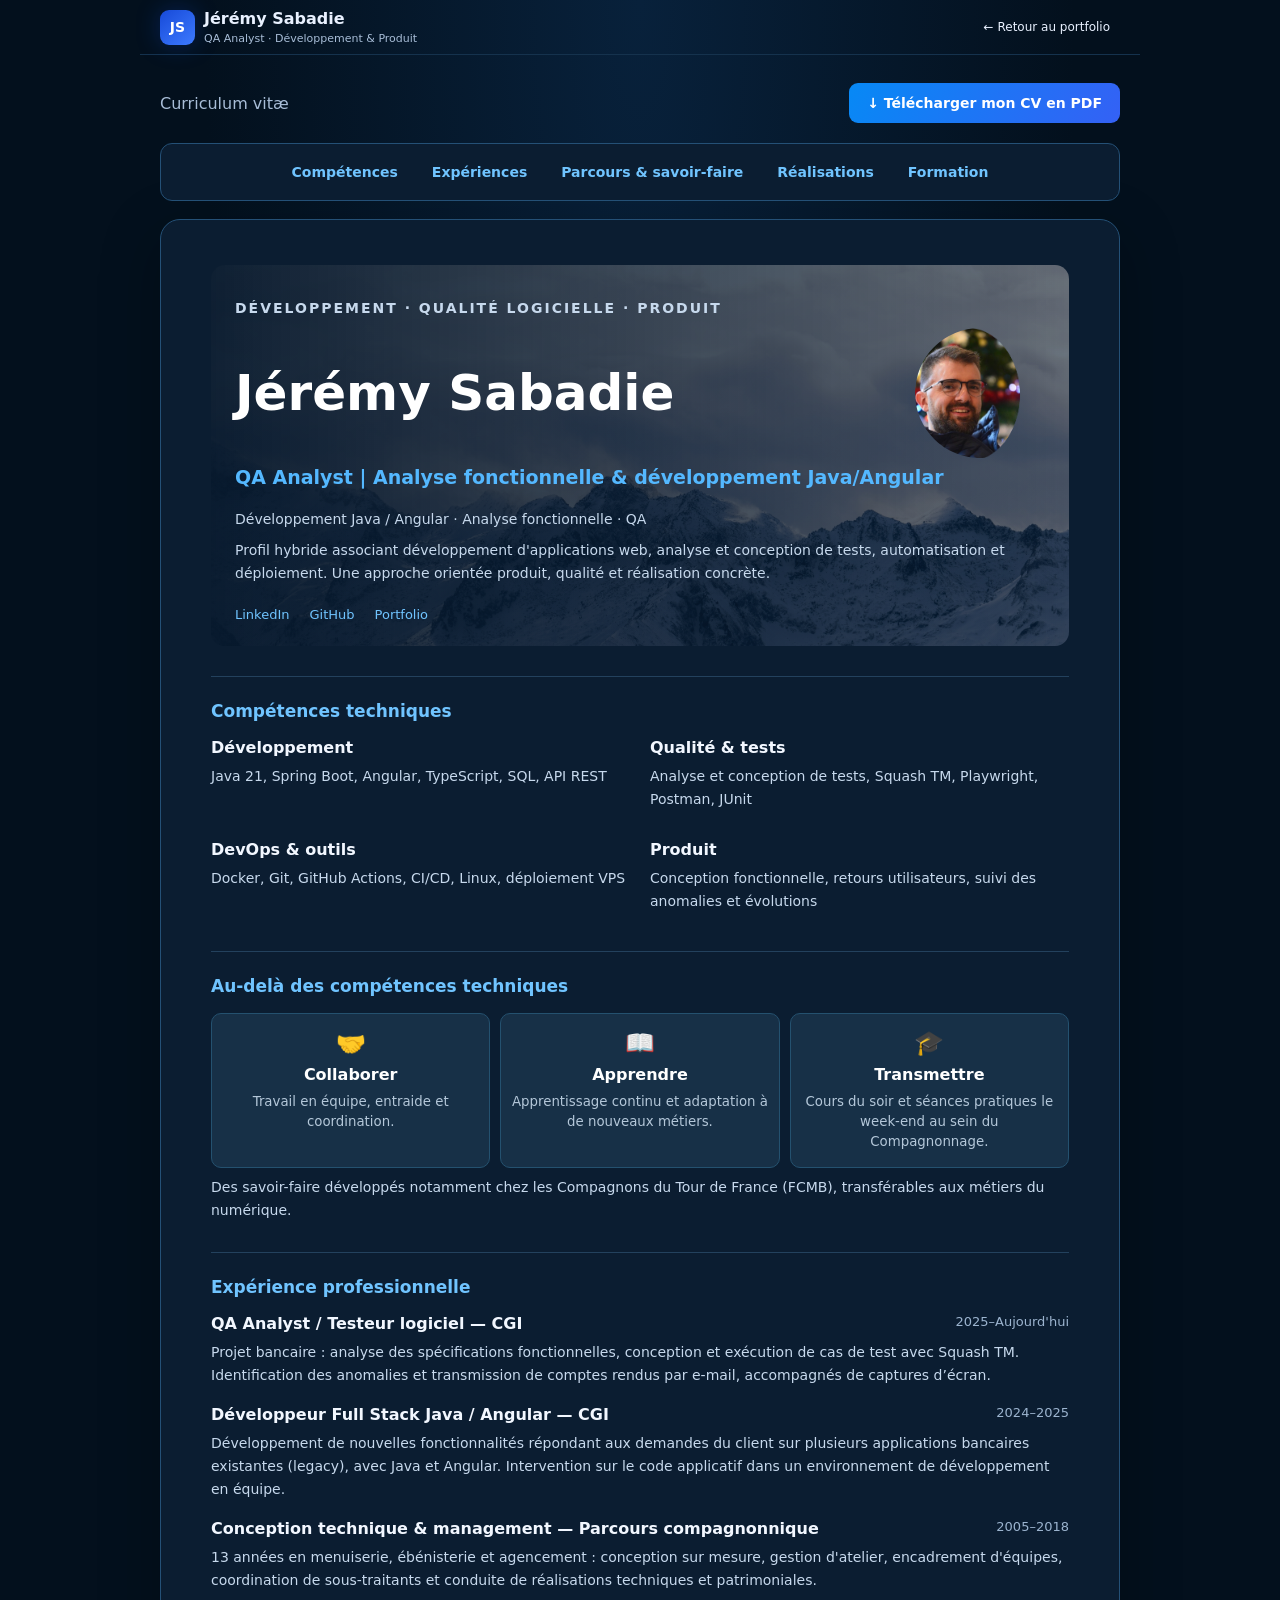
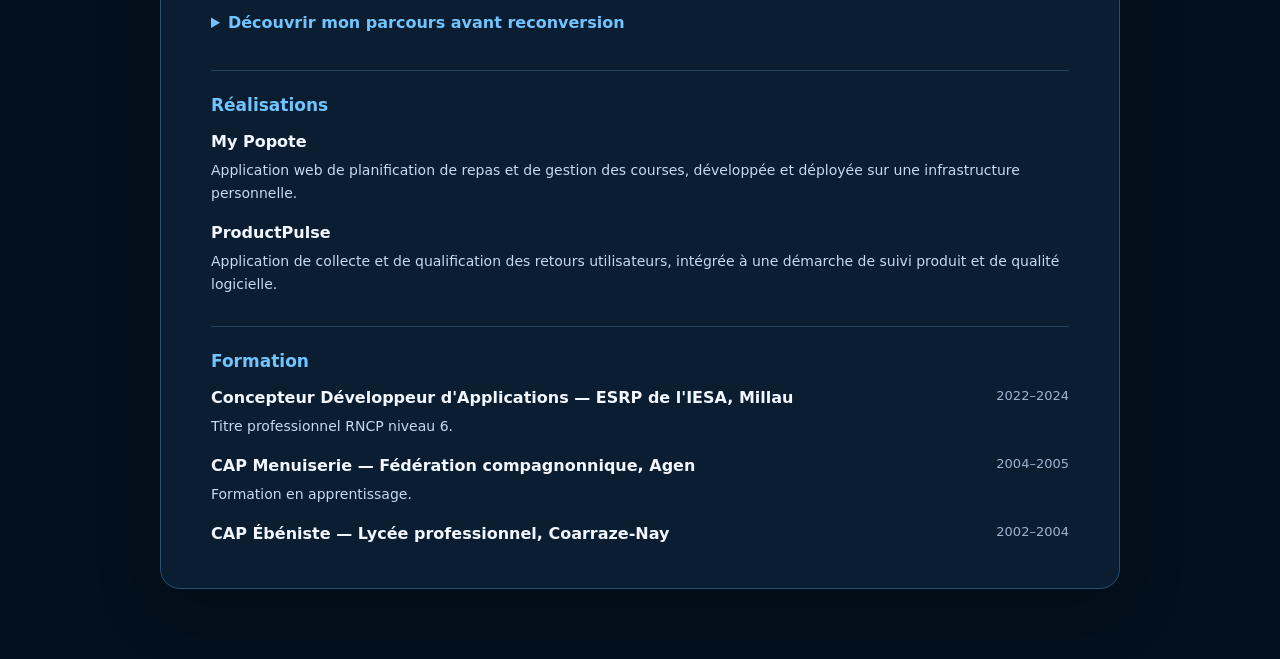
==== commit 5f2083f5: "fix: detail CGI QA and Java Angular experience" ====
--- a/cv.html
+++ b/cv.html
@@ -97,7 +97,7 @@
             <strong>QA Analyst / Testeur logiciel — CGI</strong>
             <span>2025–Aujourd'hui</span>
           </div>
-          <p>Projet bancaire : analyse des besoins, conception et exécution de tests fonctionnels, suivi des anomalies et gestion des campagnes de tests avec Squash TM.</p>
+          <p>Projet bancaire : analyse des spécifications fonctionnelles, conception et exécution de cas de test avec Squash TM. Identification des anomalies et transmission de comptes rendus par e-mail, accompagnés de captures d’écran.</p>
         </div>
 
         <div class="cv-entry">
@@ -105,7 +105,7 @@
             <strong>Développeur Full Stack Java / Angular — CGI</strong>
             <span>2024–2025</span>
           </div>
-          <p>Développement et maintenance d'applications bancaires, intégration front-end et back-end, travail en équipe et respect des exigences fonctionnelles.</p>
+          <p>Développement de nouvelles fonctionnalités répondant aux demandes du client sur plusieurs applications bancaires existantes (legacy), avec Java et Angular. Intervention sur le code applicatif dans un environnement de développement en équipe.</p>
         </div>
 
         <div class="cv-entry" id="compagnonnage">
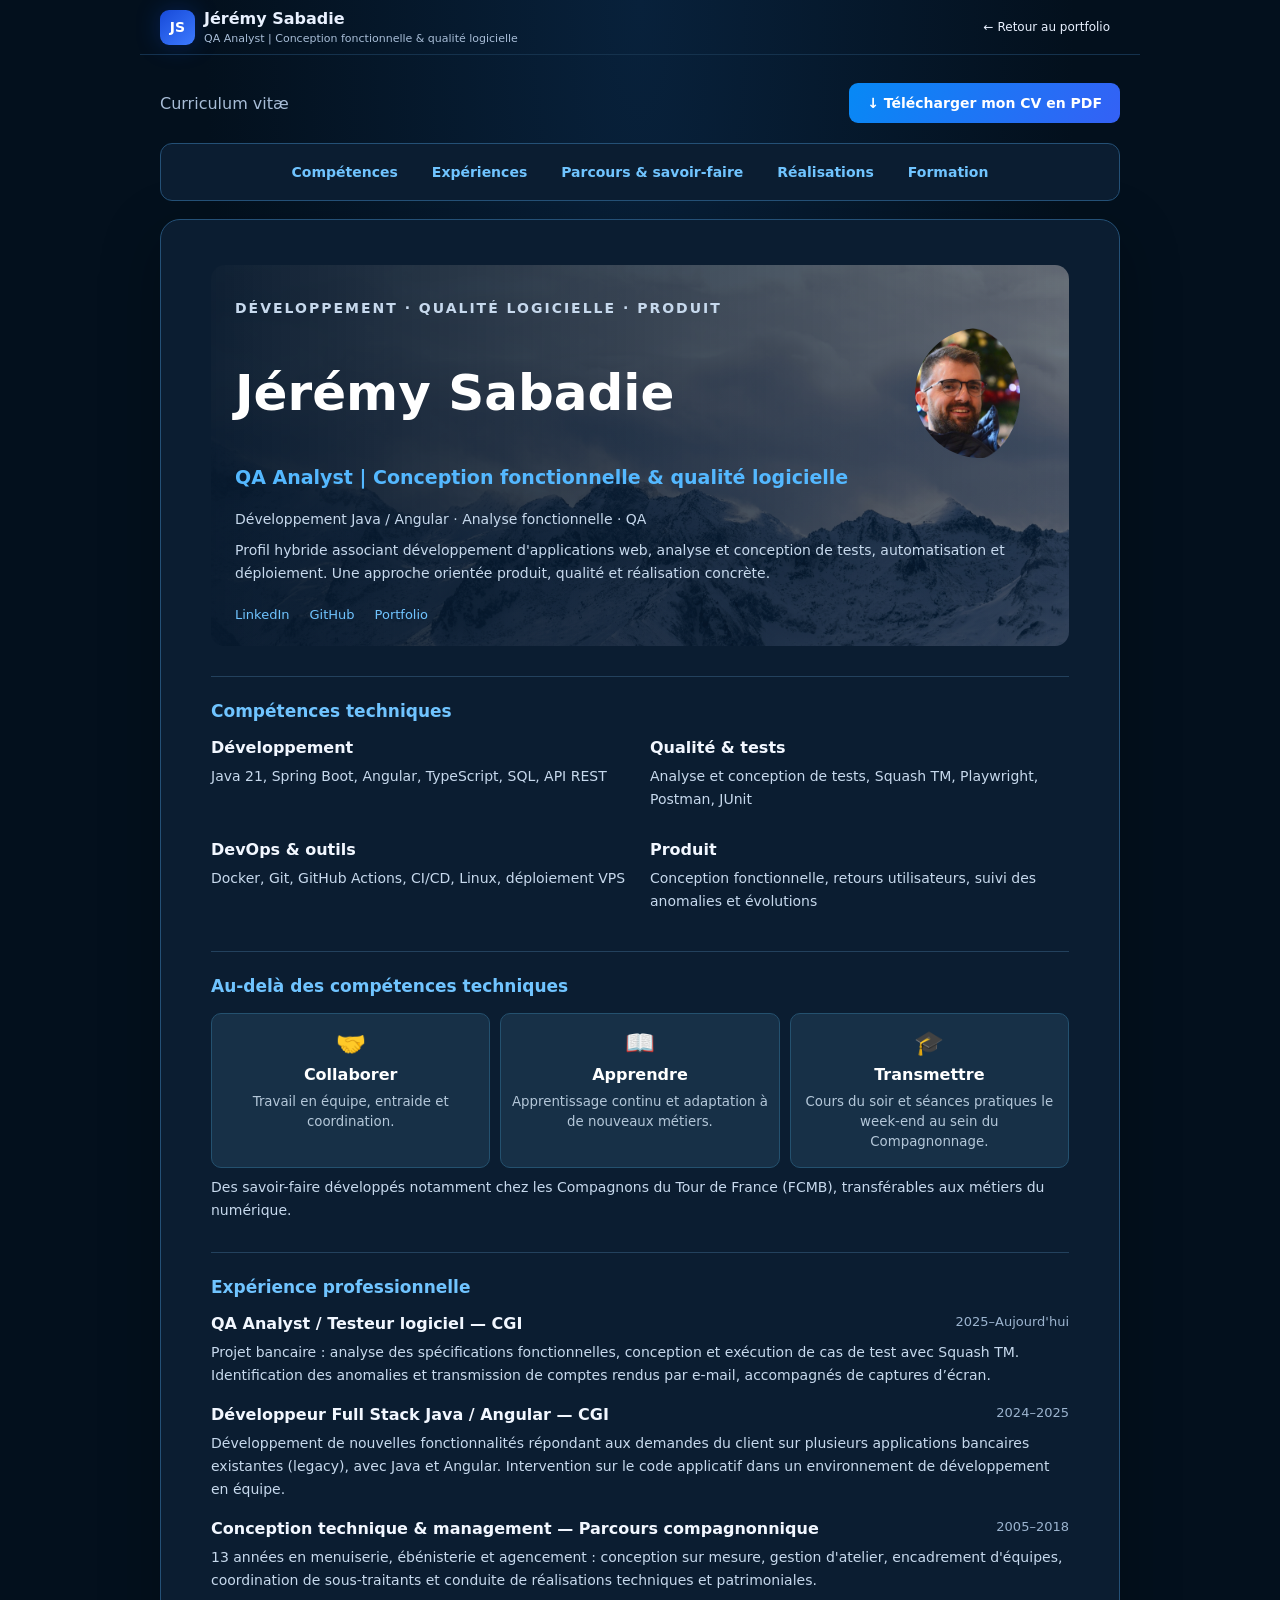
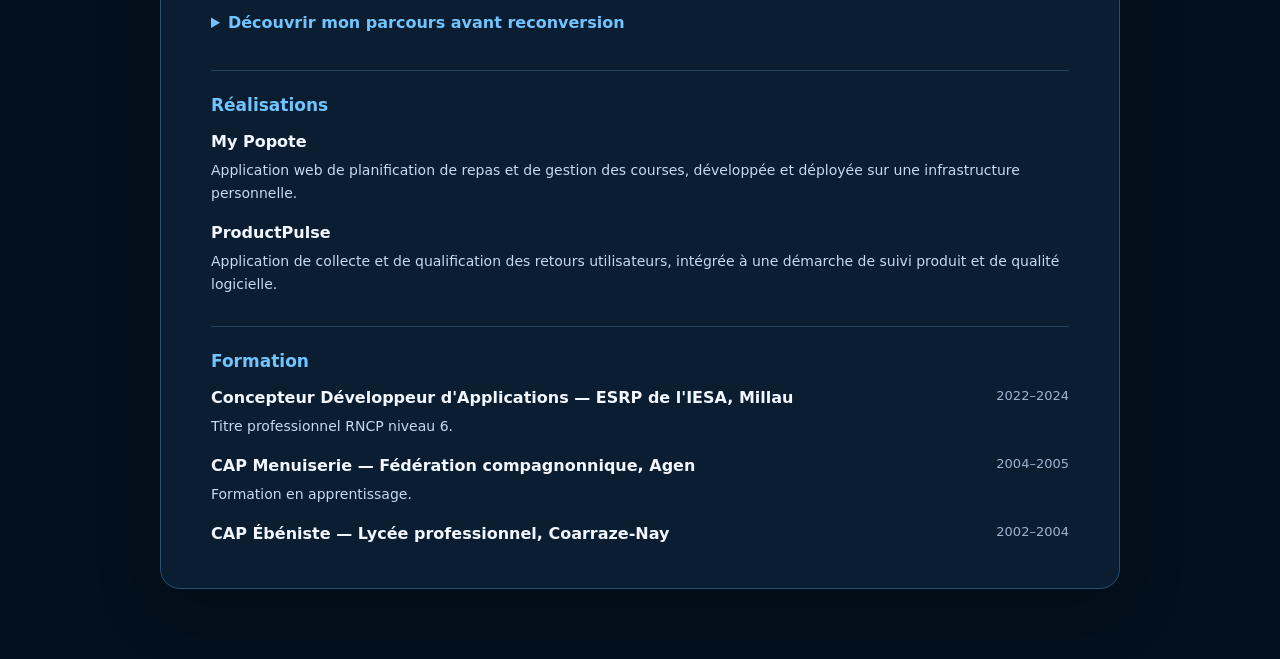
==== commit 10756c1c: "fix: finalize portfolio and CV after RH audit" ====
--- a/cv.html
+++ b/cv.html
@@ -13,7 +13,7 @@
       <b class="logo">JS</b>
       <span>
         <strong>Jérémy Sabadie</strong>
-        <small>QA Analyst · Développement &amp; Produit</small>
+        <small>QA Analyst | Conception fonctionnelle &amp; qualité logicielle</small>
       </span>
     </a>
     <nav><a href="index.html">← Retour au portfolio</a></nav>
@@ -43,7 +43,7 @@
           <h1>Jérémy Sabadie</h1>
           <img class="cv-photo" src="assets/photo-cv.png" alt="Portrait de Jérémy Sabadie">
         </div>
-        <h2>QA Analyst | Analyse fonctionnelle &amp; développement Java/Angular</h2>
+        <h2>QA Analyst | Conception fonctionnelle &amp; qualité logicielle</h2>
 <p>Développement Java / Angular · Analyse fonctionnelle · QA</p>
         <p>
           Profil hybride associant développement d'applications web,
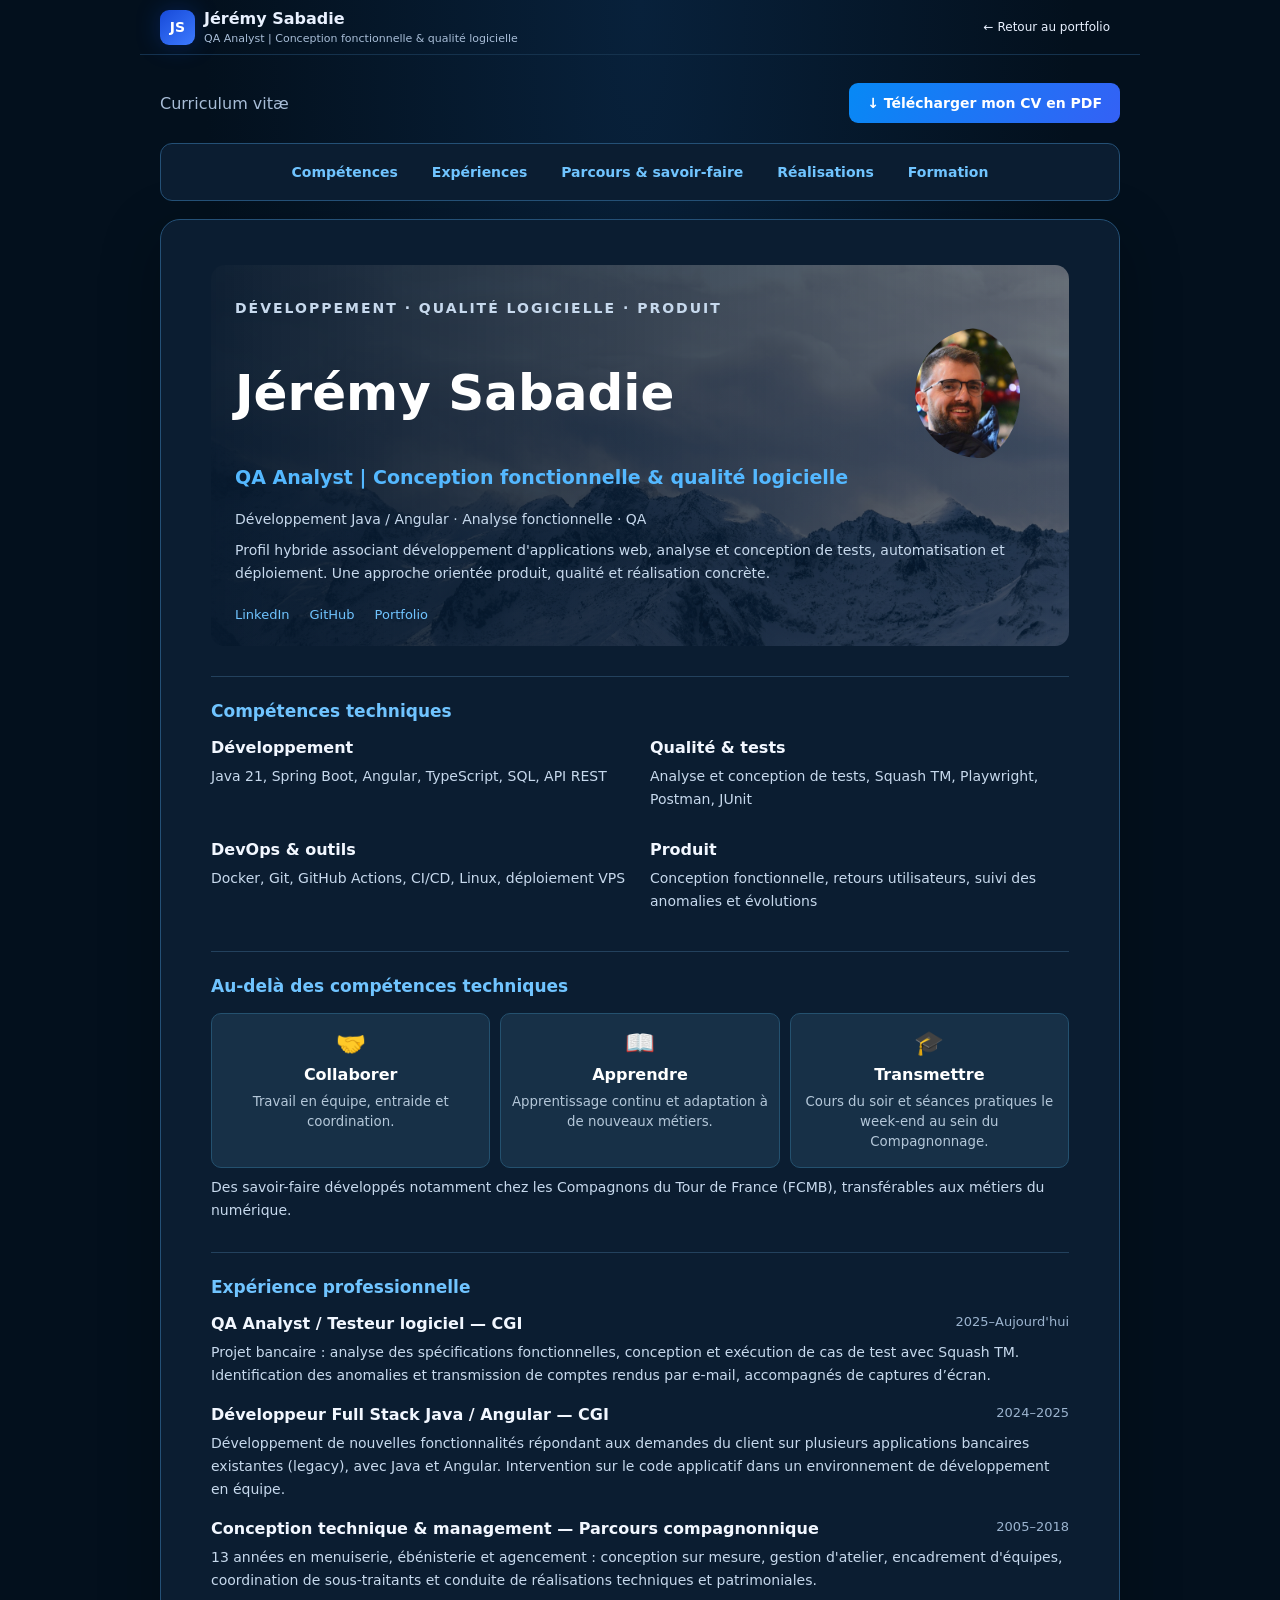
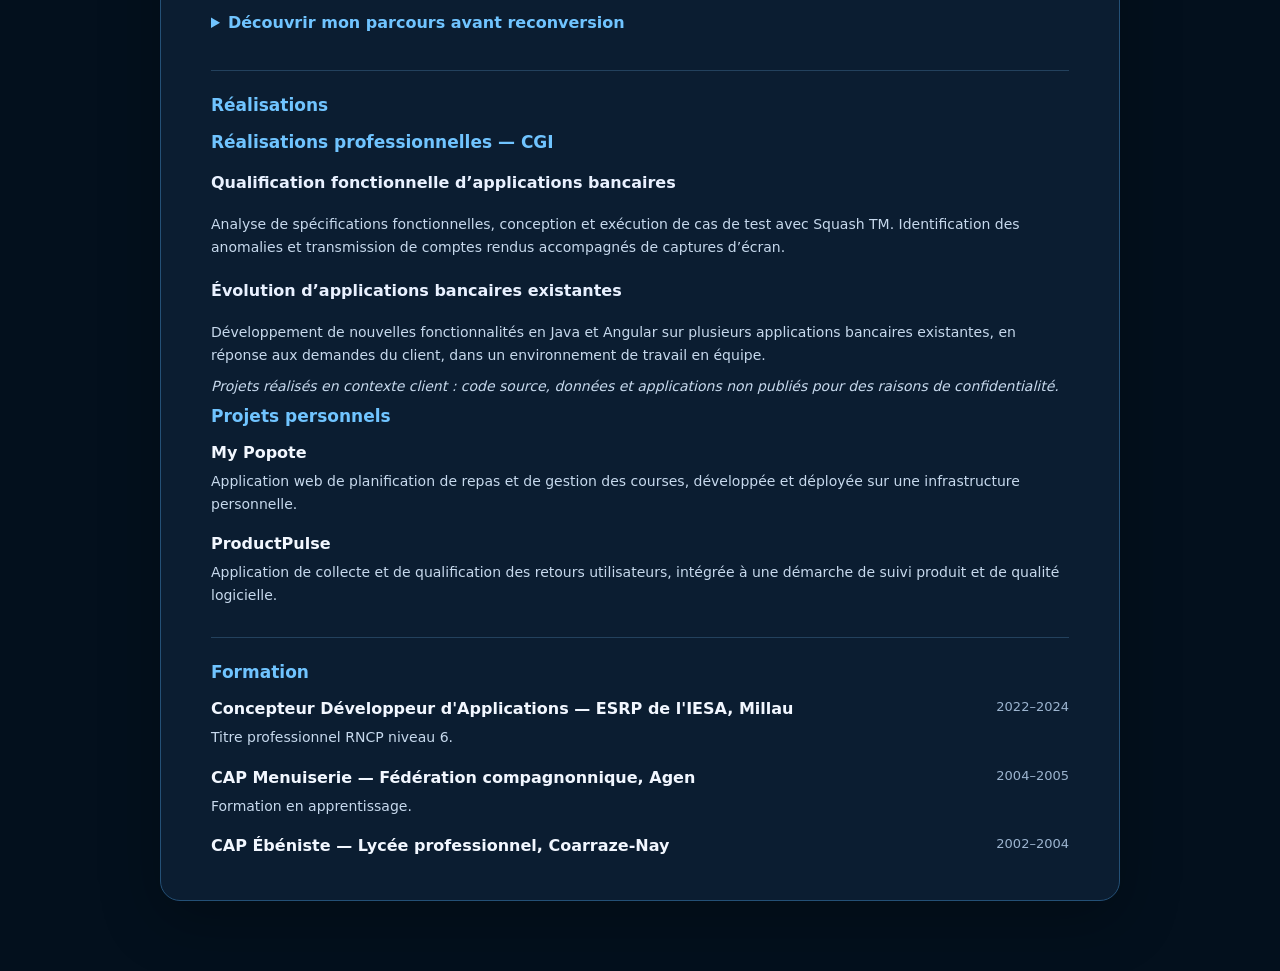
==== commit 5ca07615: "fix: finalise CV web et PDF une page" ====
--- a/cv.html
+++ b/cv.html
@@ -132,6 +132,38 @@
 
       <section id="realisations">
         <h3>Réalisations</h3>
+        <div class="cv-realisations-web">
+          <h3>Réalisations professionnelles — CGI</h3>
+
+          <h4>Qualification fonctionnelle d’applications bancaires</h4>
+          <p>
+            Analyse de spécifications fonctionnelles, conception et exécution
+            de cas de test avec Squash TM. Identification des anomalies et
+            transmission de comptes rendus accompagnés de captures d’écran.
+          </p>
+
+          <h4>Évolution d’applications bancaires existantes</h4>
+          <p>
+            Développement de nouvelles fonctionnalités en Java et Angular
+            sur plusieurs applications bancaires existantes, en réponse
+            aux demandes du client, dans un environnement de travail en équipe.
+          </p>
+
+          <p>
+            <em>
+              Projets réalisés en contexte client : code source, données
+              et applications non publiés pour des raisons de confidentialité.
+            </em>
+          </p>
+
+        </div>
+        <div class="cv-realisations-print">
+          <h4>Réalisations professionnelles — CGI</h4>
+          <p>Qualification fonctionnelle avec Squash TM, suivi des anomalies et évolution d’applications bancaires Java / Angular.</p>
+        </div>
+
+          <h3>Projets personnels</h3>
+
         <div class="cv-entry">
           <strong>My Popote</strong>
           <p>Application web de planification de repas et de gestion des courses, développée et déployée sur une infrastructure personnelle.</p>
--- a/cv.css
+++ b/cv.css
@@ -21,19 +21,7 @@
   .cv-grid { grid-template-columns: 1fr; }
   .cv-entry-head { flex-direction: column; gap: 4px; }
 }
-@media print {
-  @page { size: A4; margin: 12mm; }
-  :root { color: #182b40; background: white; }
-  body { background: white; }
-  .cv-top, .cv-toolbar { display: none; }
-  .cv-container { max-width: none; padding: 0; }
-  .cv-sheet { border: 0; border-radius: 0; box-shadow: none; padding: 0; background: white; }
-  .cv-sheet h1, .cv-grid strong, .cv-entry strong { color: #182b40; }
-  .cv-sheet h2, .cv-sheet h3, .cv-eyebrow, .cv-links a { color: #175c9a; }
-  .cv-sheet p, .cv-entry-head span { color: #33465a; }
-  .cv-sheet section + section { margin-top: 16px; padding-top: 12px; border-color: #dce5ed; }
-  .cv-sheet section { break-inside: avoid; }
-}
+
 
 /* Photo du CV */
 .cv-heading {
@@ -78,31 +66,10 @@
   padding: 28px 20px 70px;
 }
 
-@media print {
-  @page { size: A4; margin: 8mm; }
-
-  .cv-sheet {
-    zoom: 0.82;
-  }
-}
+
 
 /* Optimisation du CV PDF A4 */
-@media print {
-  @page { size: A4; margin: 6mm; }
-
-  .cv-sheet { zoom: 0.72; }
-
-  .cv-sheet section + section {
-    margin-top: 9px;
-    padding-top: 7px;
-  }
-
-  .cv-entry + .cv-entry { margin-top: 8px; }
-  .cv-grid { gap: 8px 16px; }
-  .cv-sheet p { line-height: 1.35; margin: 4px 0; }
-  .cv-intro h2 { margin: 5px 0 8px; }
-  .cv-links { margin-top: 8px; }
-}
+
 
 /* Parcours détaillé repliable */
 .cv-details { margin-top: 12px; }
@@ -115,9 +82,7 @@
 .cv-details[open] { padding-bottom: 8px; }
 .cv-details p { margin: 10px 0; }
 
-@media print {
-  .cv-details { display: none; }
-}
+
 
 /* Sommaire CV */
 html { scroll-behavior: smooth; }
@@ -156,9 +121,7 @@
   scroll-margin-top: 85px;
 }
 
-@media print {
-  .cv-sommaire { display: none; }
-}
+
 
 /* Pyrénées — en-tête du CV web */
 @media screen {
@@ -208,12 +171,104 @@
   .cv-human-grid { grid-template-columns: 1fr; }
 }
 
-@media print {
+
+
+/* Ajustement final de l'impression A4 */
+
+
+/* Impression PDF A4 — réglages unifiés */
+@media print {
+  @page { size: A4; margin: 6mm; }
+
+  html, body {
+    margin: 0;
+    padding: 0;
+    background: white;
+  }
+
+  .cv-top, .cv-toolbar, .cv-sommaire, .cv-details {
+    display: none !important;
+  }
+
+  body > main.cv-container {
+    display: block;
+    width: 100%;
+    max-width: none;
+    margin: 0;
+    padding: 0;
+  }
+
+  .cv-sheet {
+    zoom: 0.85;
+    margin: 0;
+    padding: 0;
+    border: 0;
+    box-shadow: none;
+    background: white;
+  }
+
+  .cv-sheet section { break-inside: auto; }
+
+  .cv-sheet section + section {
+    margin-top: 5px;
+    padding-top: 4px;
+    border-color: #dce5ed;
+  }
+
+  .cv-entry + .cv-entry { margin-top: 4px; }
+  .cv-grid { gap: 8px 16px; }
+  .cv-sheet p { line-height: 1.3; margin: 3px 0; }
+
+  .cv-human-grid { margin-top: 6px; }
   .cv-human-card {
+    padding: 7px 6px;
+    gap: 3px;
     background: #edf3f8;
     border-color: #b8c9d8;
-    break-inside: avoid;
-  }
+  }
+  .cv-human-icon { font-size: 18px; }
   .cv-human-card strong { color: #182b40; }
   .cv-human-card small { color: #33465a; }
-}
+  .cv-human-note { margin-top: 4px; }
+
+  .cv-sheet h1, .cv-grid strong, .cv-entry strong { color: #182b40; }
+  .cv-sheet h2, .cv-sheet h3, .cv-eyebrow, .cv-links a { color: #175c9a; }
+  .cv-sheet p, .cv-entry-head span { color: #33465a; }
+}
+
+/* Ajustement A4 : réduire les espacements sans toucher à la police */
+@media print {
+  @page { size: A4; margin: 4mm 6mm; }
+
+  .cv-sheet section + section {
+    margin-top: 2px;
+    padding-top: 2px;
+  }
+
+  .cv-entry + .cv-entry { margin-top: 2px; }
+  .cv-sheet p { margin: 2px 0; }
+  .cv-human-grid { margin-top: 3px; }
+  .cv-human-card { padding: 4px 6px; gap: 2px; }
+}
+
+
+/* Réalisations : détail web, synthèse PDF */
+.cv-realisations-print { display: none; }
+
+@media print {
+  .cv-realisations-web { display: none !important; }
+  .cv-realisations-print { display: block !important; }
+  .cv-realisations-print h4 { margin: 2px 0; }
+}
+
+@media print {
+  .cv-realisations-print h4 {
+    color: #175c9a !important;
+  }
+}
+
+@media print {
+  .cv-realisations-print h4 {
+    color: #175c9a !important;
+  }
+}
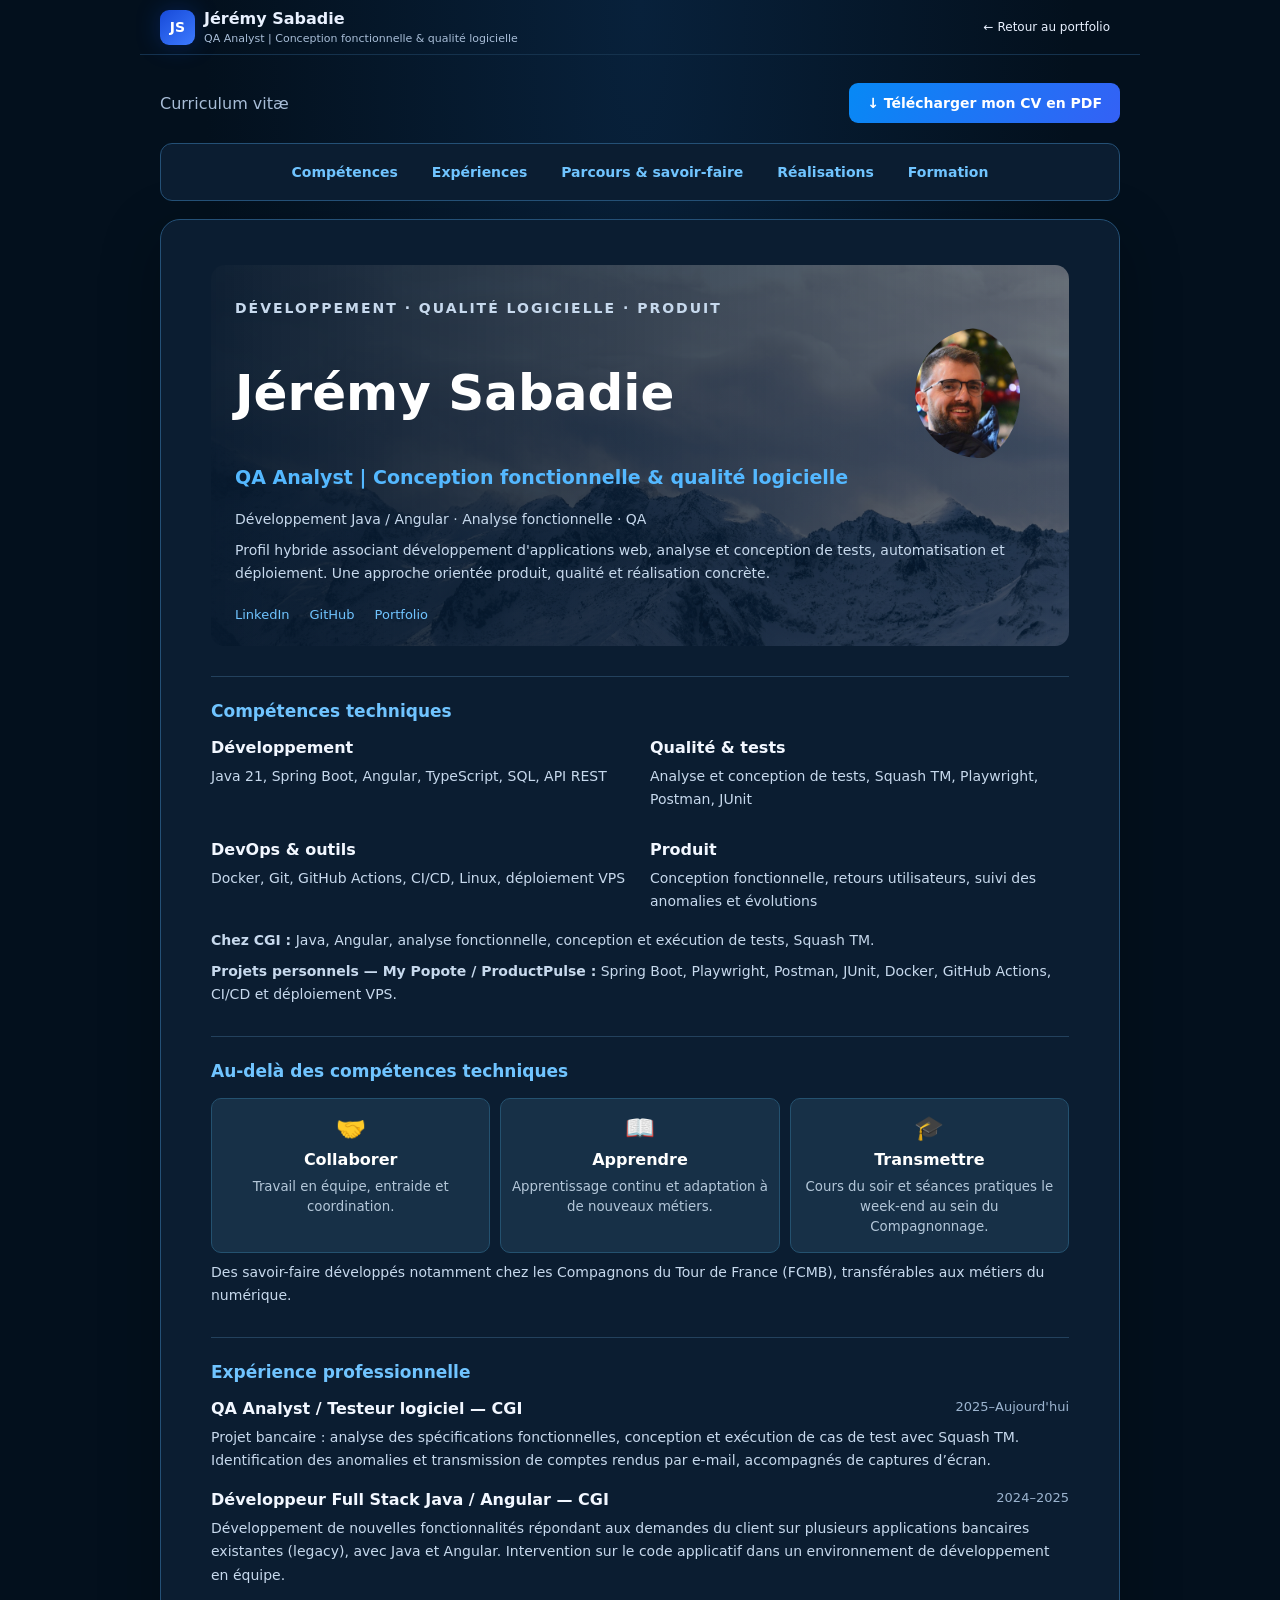
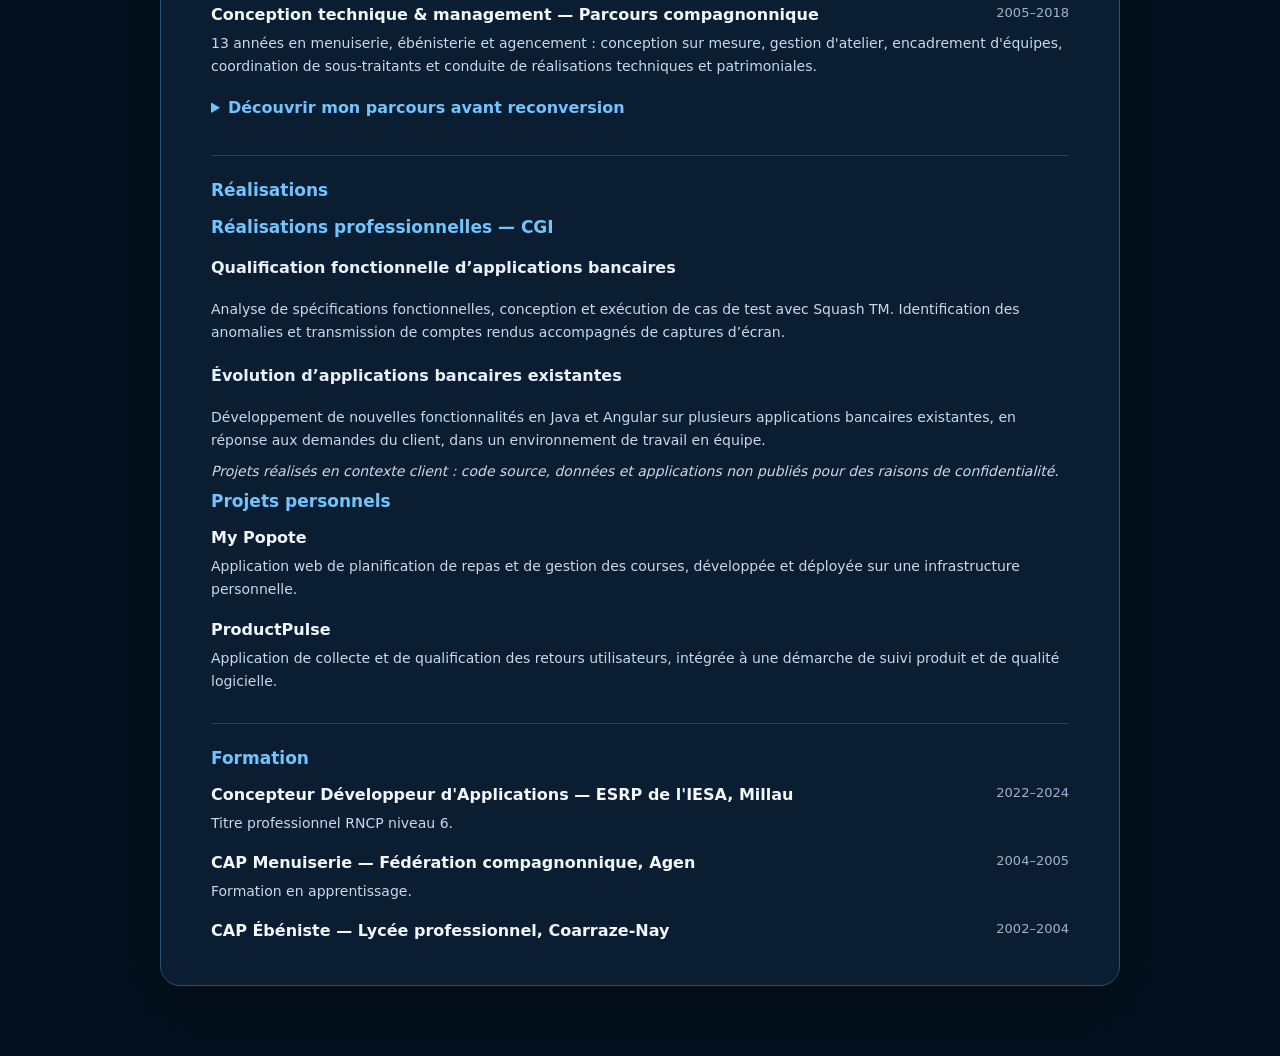
==== commit 6fd989d5: "fix: distingue competences professionnelles et personnelles" ====
--- a/cv.html
+++ b/cv.html
@@ -65,6 +65,11 @@
           <div><strong>DevOps & outils</strong><p>Docker, Git, GitHub Actions, CI/CD, Linux, déploiement VPS</p></div>
           <div><strong>Produit</strong><p>Conception fonctionnelle, retours utilisateurs, suivi des anomalies et évolutions</p></div>
         </div>
+        <div class="skills-context cv-context-web"><p><strong>Chez CGI :</strong> Java, Angular, analyse fonctionnelle, conception et exécution de tests, Squash TM.</p><p><strong>Projets personnels — My Popote / ProductPulse :</strong> Spring Boot, Playwright, Postman, JUnit, Docker, GitHub Actions, CI/CD et déploiement VPS.</p></div>
+<div class="skills-context cv-context-print">
+  <p><strong>CGI :</strong> Java, Angular, analyse fonctionnelle, tests, Squash TM.</p>
+  <p><strong>Projets personnels :</strong> Spring Boot, Playwright, Postman, JUnit, Docker, GitHub Actions, CI/CD, VPS.</p>
+</div>
       </section>
 
       <section id="competences-transversales">
--- a/cv.css
+++ b/cv.css
@@ -272,3 +272,32 @@
     color: #175c9a !important;
   }
 }
+
+/* FIX-04 — Espacements PDF après ajout du contexte des compétences */
+@media print {
+  .skills-context p {
+    margin: 1px 0 !important;
+    line-height: 1.15 !important;
+  }
+
+  #competences + section {
+    margin-top: 1px !important;
+    padding-top: 1px !important;
+  }
+
+  .cv-sheet section + section {
+    margin-top: 1px;
+    padding-top: 1px;
+  }
+
+  .cv-entry + .cv-entry {
+    margin-top: 1px;
+  }
+}
+
+.cv-context-print { display: none; }
+
+@media print {
+  .cv-context-web { display: none !important; }
+  .cv-context-print { display: block !important; }
+}
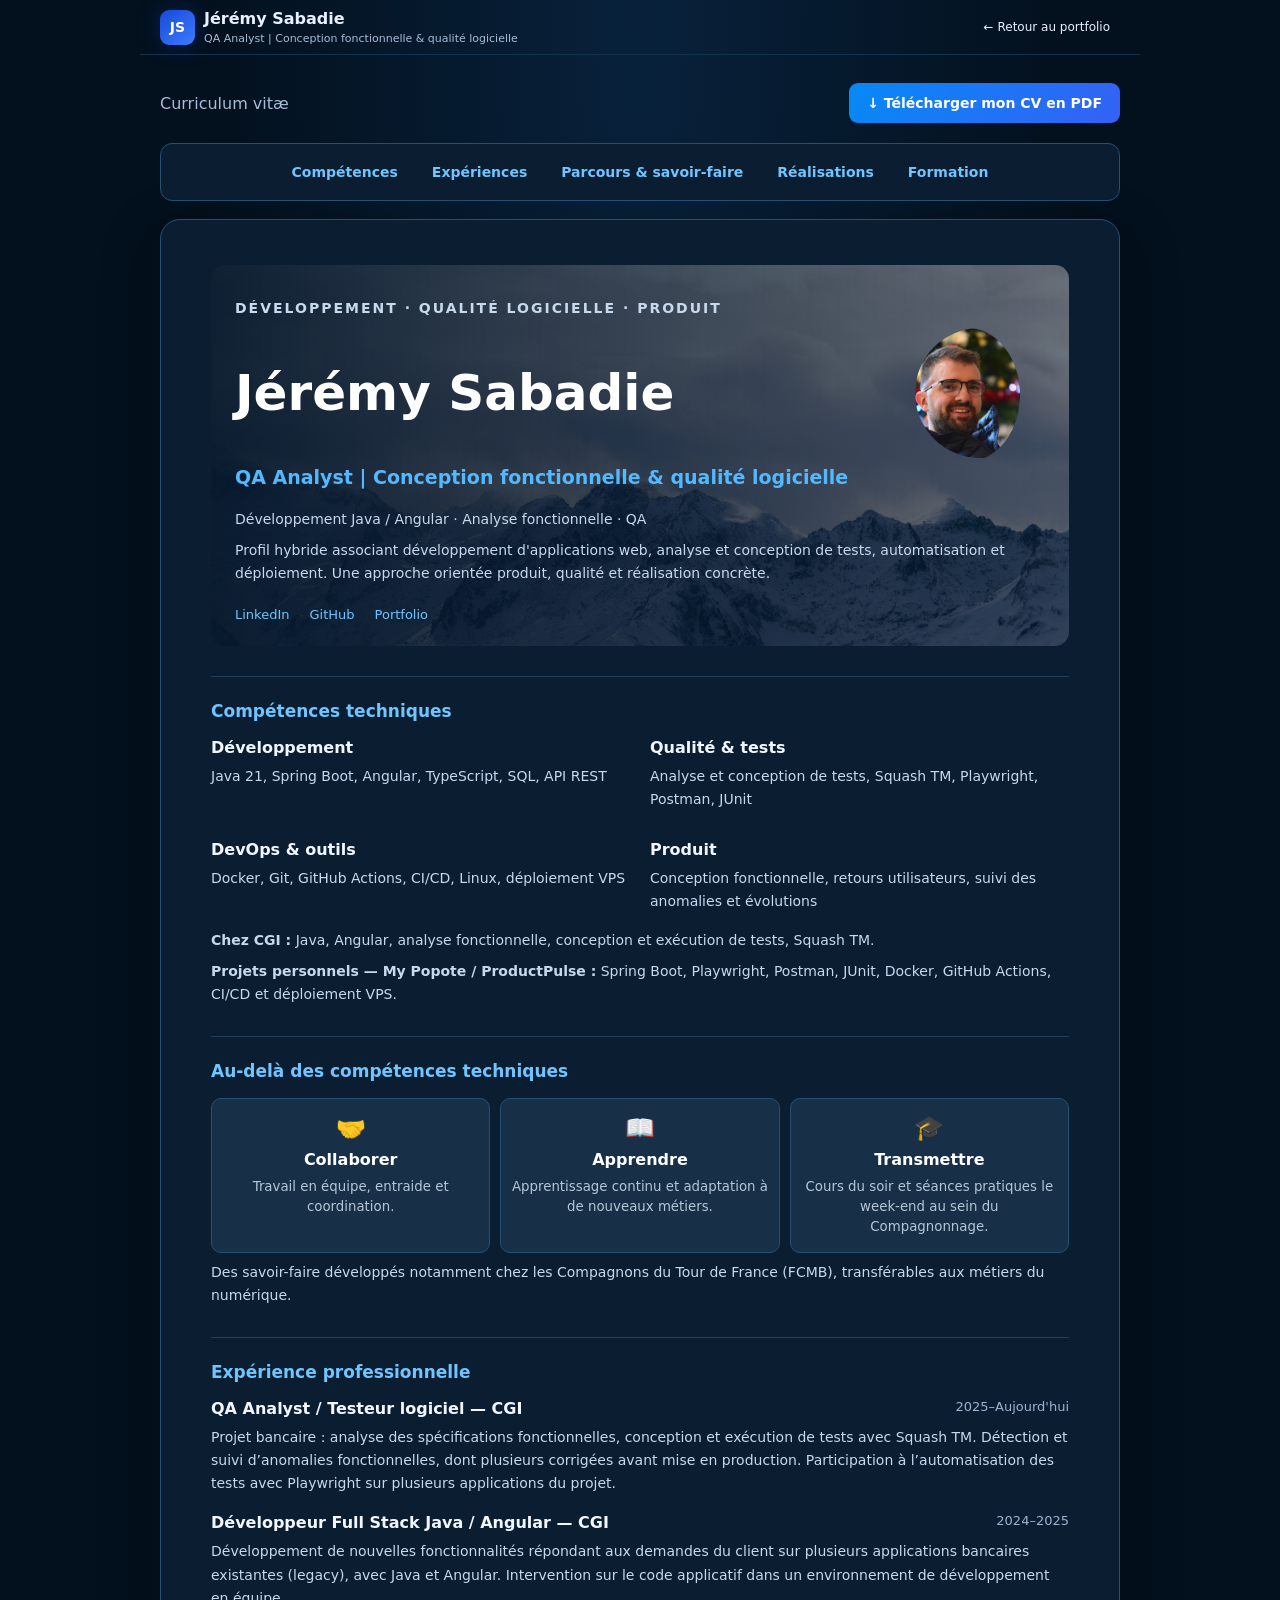
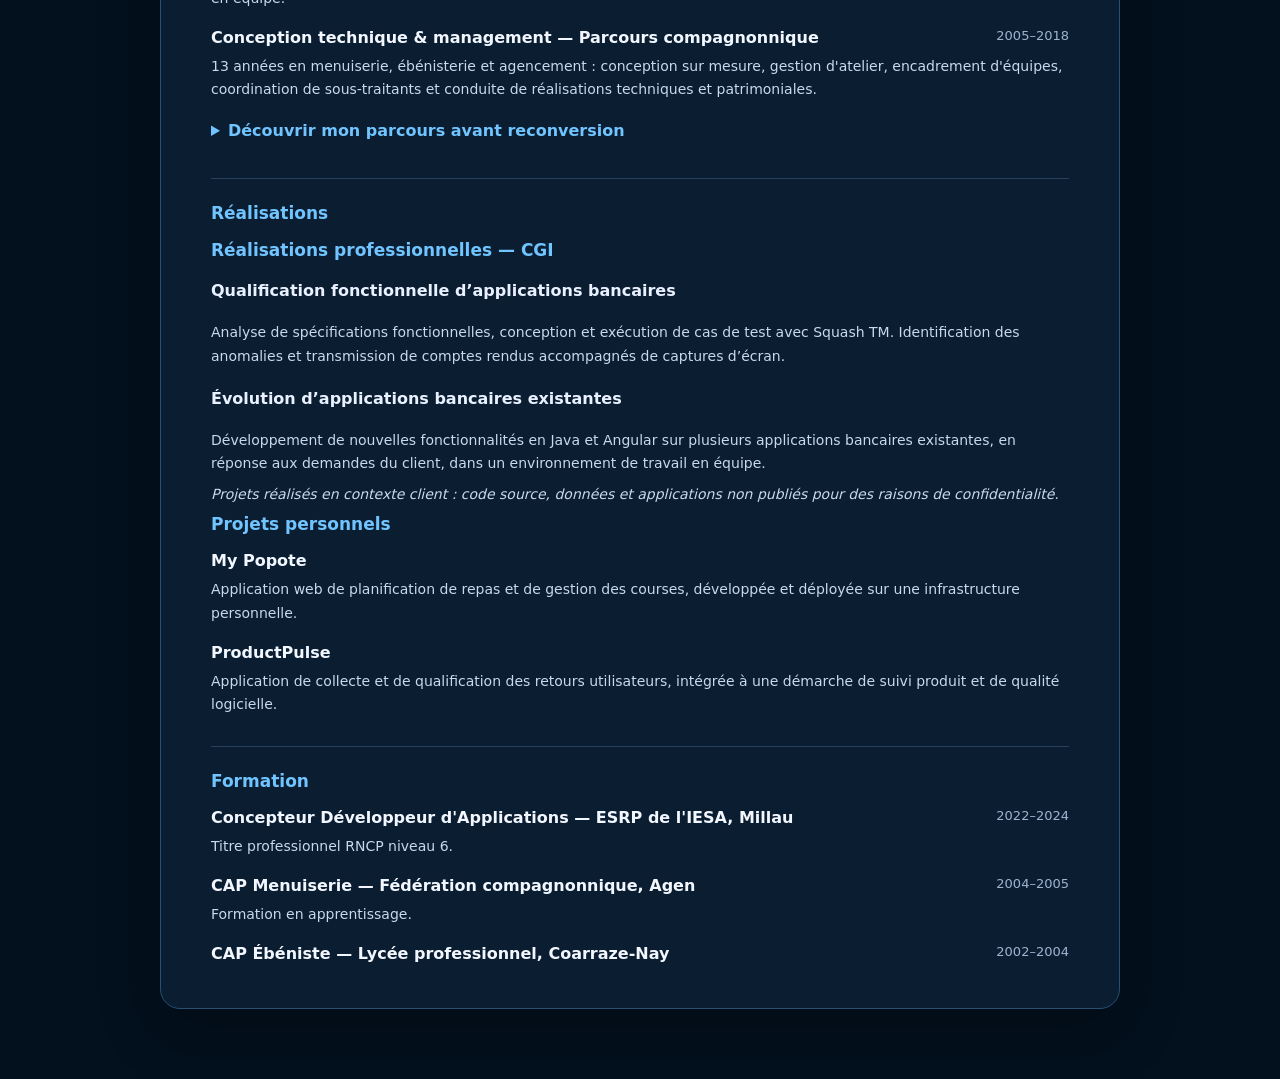
==== commit f5dbca9e: "docs: valorise experience QA CGI et Playwright" ====
--- a/cv.html
+++ b/cv.html
@@ -102,7 +102,7 @@
             <strong>QA Analyst / Testeur logiciel — CGI</strong>
             <span>2025–Aujourd'hui</span>
           </div>
-          <p>Projet bancaire : analyse des spécifications fonctionnelles, conception et exécution de cas de test avec Squash TM. Identification des anomalies et transmission de comptes rendus par e-mail, accompagnés de captures d’écran.</p>
+          <p>Projet bancaire : analyse des spécifications fonctionnelles, conception et exécution de tests avec Squash TM. Détection et suivi d’anomalies fonctionnelles, dont plusieurs corrigées avant mise en production. Participation à l’automatisation des tests avec Playwright sur plusieurs applications du projet.</p>
         </div>
 
         <div class="cv-entry">
--- a/style.css
+++ b/style.css
@@ -1430,3 +1430,460 @@
     max-width: 100%;
   }
 }
+
+/* SUPERVISEME PREVIEW */
+.preview.superviseme {
+    background: linear-gradient(135deg, #102b3a, #174b58);
+}
+.superviseme-board {
+    display: grid;
+    grid-template-columns: repeat(3, minmax(0, 1fr));
+    gap: 8px;
+    margin-top: 18px;
+}
+.superviseme-board > div {
+    min-width: 0;
+    padding: 12px 6px;
+    border: 1px solid rgba(255,255,255,.25);
+    border-radius: 8px;
+    background: rgba(255,255,255,.09);
+    text-align: center;
+}
+.superviseme-board strong,
+.superviseme-board small {
+    display: block;
+    color: #fff;
+    font-size: 11px;
+    overflow-wrap: anywhere;
+}
+.superviseme-board small {
+    margin-top: 6px;
+    opacity: .7;
+}
+
+
+/* Capture réelle SuperviseMe */
+.preview.superviseme {
+    overflow: hidden;
+    padding: 0;
+    background: #19212d;
+}
+.preview.superviseme img {
+    display: block;
+    width: 100%;
+    height: 100%;
+    min-height: 180px;
+    object-fit: cover;
+    object-position: top center;
+}
+
+
+/* SUPERVISEME CAROUSEL V2 */
+.superviseme-description {
+    margin: 12px 0 18px;
+    line-height: 1.6;
+}
+
+.superviseme-carousel {
+    width: 100%;
+    min-width: 0;
+    overflow: hidden;
+    border-radius: 12px;
+    background: #19212d;
+}
+
+.superviseme-slides {
+    display: flex;
+    transition: transform .3s ease;
+}
+
+.superviseme-slides img {
+    display: block;
+    flex: 0 0 100%;
+    width: 100%;
+    min-width: 0;
+    height: 280px;
+    object-fit: contain;
+    background: #19212d;
+}
+
+.superviseme-carousel-controls {
+    display: flex;
+    align-items: center;
+    justify-content: center;
+    gap: 18px;
+    padding: 10px;
+}
+
+.superviseme-carousel-controls button {
+    cursor: pointer;
+    border: 1px solid rgba(255,255,255,.25);
+    border-radius: 8px;
+    padding: 4px 14px;
+    background: transparent;
+    color: inherit;
+    font-size: 22px;
+}
+
+.superviseme-counter {
+    font-size: 13px;
+}
+
+@media (max-width: 600px) {
+    .superviseme-slides img {
+        height: 220px;
+    }
+}
+
+
+/* TEST COMPACT DESKTOP - PORTFOLIO */
+/* Réversible : sauvegarde style.css.avant-test-compact */
+
+@media screen and (min-width: 1101px) {
+
+  main {
+    gap: 10px;
+  }
+
+  .hero {
+    display: grid;
+    grid-template-columns: minmax(0, 1fr) minmax(230px, 300px);
+    align-items: center;
+    padding: 12px 18px;
+    gap: 10px 18px;
+  }
+
+  .hero-copy {
+    max-width: none;
+    min-width: 0;
+  }
+
+  .hero h1 {
+    font-size: clamp(23px, 2vw, 30px);
+    line-height: 1.15;
+  }
+
+  .hero p {
+    font-size: 12px;
+    line-height: 1.35;
+    margin: 4px 0;
+  }
+
+  .hero blockquote {
+    max-width: 300px;
+    padding: 9px 11px;
+    font-size: 12px;
+    line-height: 1.35;
+  }
+
+  .hero .chips {
+    gap: 4px;
+    margin-top: 4px;
+  }
+
+  .hero .chips span {
+    padding: 3px 7px;
+  }
+
+  #projets {
+    padding: 12px 14px;
+  }
+
+  .projects {
+    gap: 10px;
+    align-items: start;
+  }
+
+  .project {
+    padding: 12px;
+  }
+
+  .superviseme-description {
+    margin: 7px 0 10px;
+    line-height: 1.4;
+  }
+
+  .superviseme-slides img {
+    height: 180px;
+  }
+
+  .superviseme-carousel-controls {
+    padding: 5px;
+  }
+
+  .project-content {
+    margin: 7px 0;
+  }
+
+  .project-content ul {
+    line-height: 1.45;
+  }
+
+  .project .chips {
+    margin: 6px 0;
+  }
+
+  .actions a {
+    padding: 7px 9px;
+  }
+}
+
+
+/* TEST BANDEAU DEUX COLONNES V2 */
+@media screen and (min-width: 1101px) {
+  .hero {
+    display: grid;
+    grid-template-columns: minmax(0, 1fr) 300px;
+    gap: 10px 20px;
+    align-items: start;
+    padding: 14px 20px;
+  }
+
+  .hero-copy {
+    grid-column: 1;
+    grid-row: 1;
+    max-width: none;
+  }
+
+  .hero blockquote {
+    grid-column: 2;
+    grid-row: 1;
+    align-self: center;
+    width: 100%;
+    max-width: none;
+    margin: 0;
+  }
+
+  .hero h1 {
+    font-size: 26px;
+    line-height: 1.15;
+    margin-bottom: 5px;
+  }
+
+  .hero p {
+    font-size: 12px;
+    line-height: 1.35;
+  }
+
+  .hero .skills-groups {
+    margin: 6px 0;
+  }
+
+  .hero .skills-row {
+    margin: 3px 0;
+  }
+
+  .hero .chips {
+    margin: 2px 0;
+    gap: 4px;
+  }
+
+  .hero .chips span {
+    padding: 3px 6px;
+  }
+
+  .hero .ai-policy-link {
+    margin: 5px 0;
+    padding: 7px 12px;
+  }
+}
+
+
+/* TEST HERO REORGANISE V3 */
+@media (min-width: 1101px) {
+  .hero {
+    display: grid;
+    grid-template-columns: minmax(0, 1fr) minmax(0, 1fr);
+    align-items: start;
+    gap: 12px 28px;
+    padding: 18px 24px;
+  }
+
+  .hero-copy {
+    grid-column: 1;
+    grid-row: 1;
+  }
+
+  .hero-expertise {
+    grid-column: 2;
+    grid-row: 1;
+    min-width: 0;
+  }
+
+  .hero blockquote {
+    grid-column: 1 / -1;
+    grid-row: 2;
+    justify-self: end;
+    max-width: 100%;
+    padding: 6px 12px;
+  }
+
+  .hero-expertise .skills-groups {
+    margin: 0 0 10px;
+  }
+
+  .hero-expertise .skills-row {
+    margin: 5px 0;
+  }
+
+  .hero-expertise .skills-context p {
+    margin: 5px 0;
+  }
+}
+
+/* Ajustement citation du bandeau d'accueil */
+@media screen and (min-width: 1101px) {
+  .hero blockquote {
+    width: 100%;
+    max-width: 950px;
+    justify-self: center;
+    font-size: 15px;
+    line-height: 1.5;
+    padding: 12px 20px;
+    text-align: center;
+    text-wrap: balance;
+  }
+}
+
+
+/* Portfolio contact modal — charte graphique du site */
+
+.actions button.contact-trigger {
+  padding: 12px 13px;
+  border: 1px solid #1685f5;
+  border-radius: 9px;
+  background: linear-gradient(120deg, #0789f5, #3461f5);
+  color: #fff;
+  box-shadow: 0 0 16px #1375f477;
+  font-size: 12px;
+  line-height: normal;
+  white-space: nowrap;
+  cursor: pointer;
+}
+
+.actions button.contact-trigger:hover,
+.contact-submit:hover {
+  filter: brightness(1.15);
+}
+
+.contact-modal {
+  width: min(520px, calc(100% - 32px));
+  max-height: 85vh;
+  margin: auto;
+  padding: 28px;
+  overflow-y: auto;
+  border: 1px solid #4a9ce8;
+  border-radius: 18px;
+  background: #102338;
+  color: #d7e8f7;
+  box-shadow: 0 24px 80px rgba(0, 0, 0, .55);
+}
+
+.contact-modal::backdrop {
+  background: rgba(2, 10, 22, .82);
+  backdrop-filter: blur(5px);
+}
+
+.contact-modal-header {
+  display: flex;
+  justify-content: space-between;
+  align-items: flex-start;
+  gap: 16px;
+  margin-bottom: 22px;
+}
+
+.contact-modal-header h2 {
+  margin: 0 0 8px;
+  font-size: 22px;
+  color: #fff;
+}
+
+.contact-modal-header p {
+  margin: 0;
+  color: #7fc8ff;
+  font-size: 13px;
+}
+
+.contact-close {
+  flex-shrink: 0;
+  padding: 7px 11px;
+  border: 1px solid #345b7a;
+  border-radius: 9px;
+  background: #172f49;
+  color: #fff;
+  font-size: 22px;
+  cursor: pointer;
+}
+
+#portfolio-contact-form {
+  display: grid;
+  gap: 9px;
+}
+
+#portfolio-contact-form label {
+  font-size: 13px;
+  font-weight: 600;
+  color: #d7e8f7;
+}
+
+#portfolio-contact-form input,
+#portfolio-contact-form textarea {
+  width: 100%;
+  padding: 11px 12px;
+  margin-bottom: 9px;
+  border: 1px solid #345b7a;
+  border-radius: 9px;
+  background: #0a1b2e;
+  color: #e9f1ff;
+  font: inherit;
+  font-size: 14px;
+}
+
+#portfolio-contact-form input:focus,
+#portfolio-contact-form textarea:focus {
+  outline: 2px solid #4a9ce8;
+  outline-offset: 2px;
+}
+
+.contact-submit {
+  padding: 12px 18px;
+  border: 1px solid #1685f5;
+  border-radius: 9px;
+  background: linear-gradient(120deg, #0789f5, #3461f5);
+  color: white;
+  font: inherit;
+  font-weight: 600;
+  cursor: pointer;
+}
+
+.contact-submit:disabled {
+  opacity: .6;
+  cursor: wait;
+}
+
+.contact-honeypot {
+  position: absolute;
+  width: 1px;
+  height: 1px;
+  overflow: hidden;
+  clip-path: inset(50%);
+}
+
+.contact-privacy {
+  margin: 15px 0 0;
+  font-size: 12px;
+  line-height: 1.5;
+  color: #a9c5dc;
+}
+
+#contact-feedback {
+  margin: 0;
+  font-size: 14px;
+  color: #7fc8ff;
+}
+
+@media (max-width: 600px) {
+  .contact-modal {
+    padding: 20px;
+  }
+}
